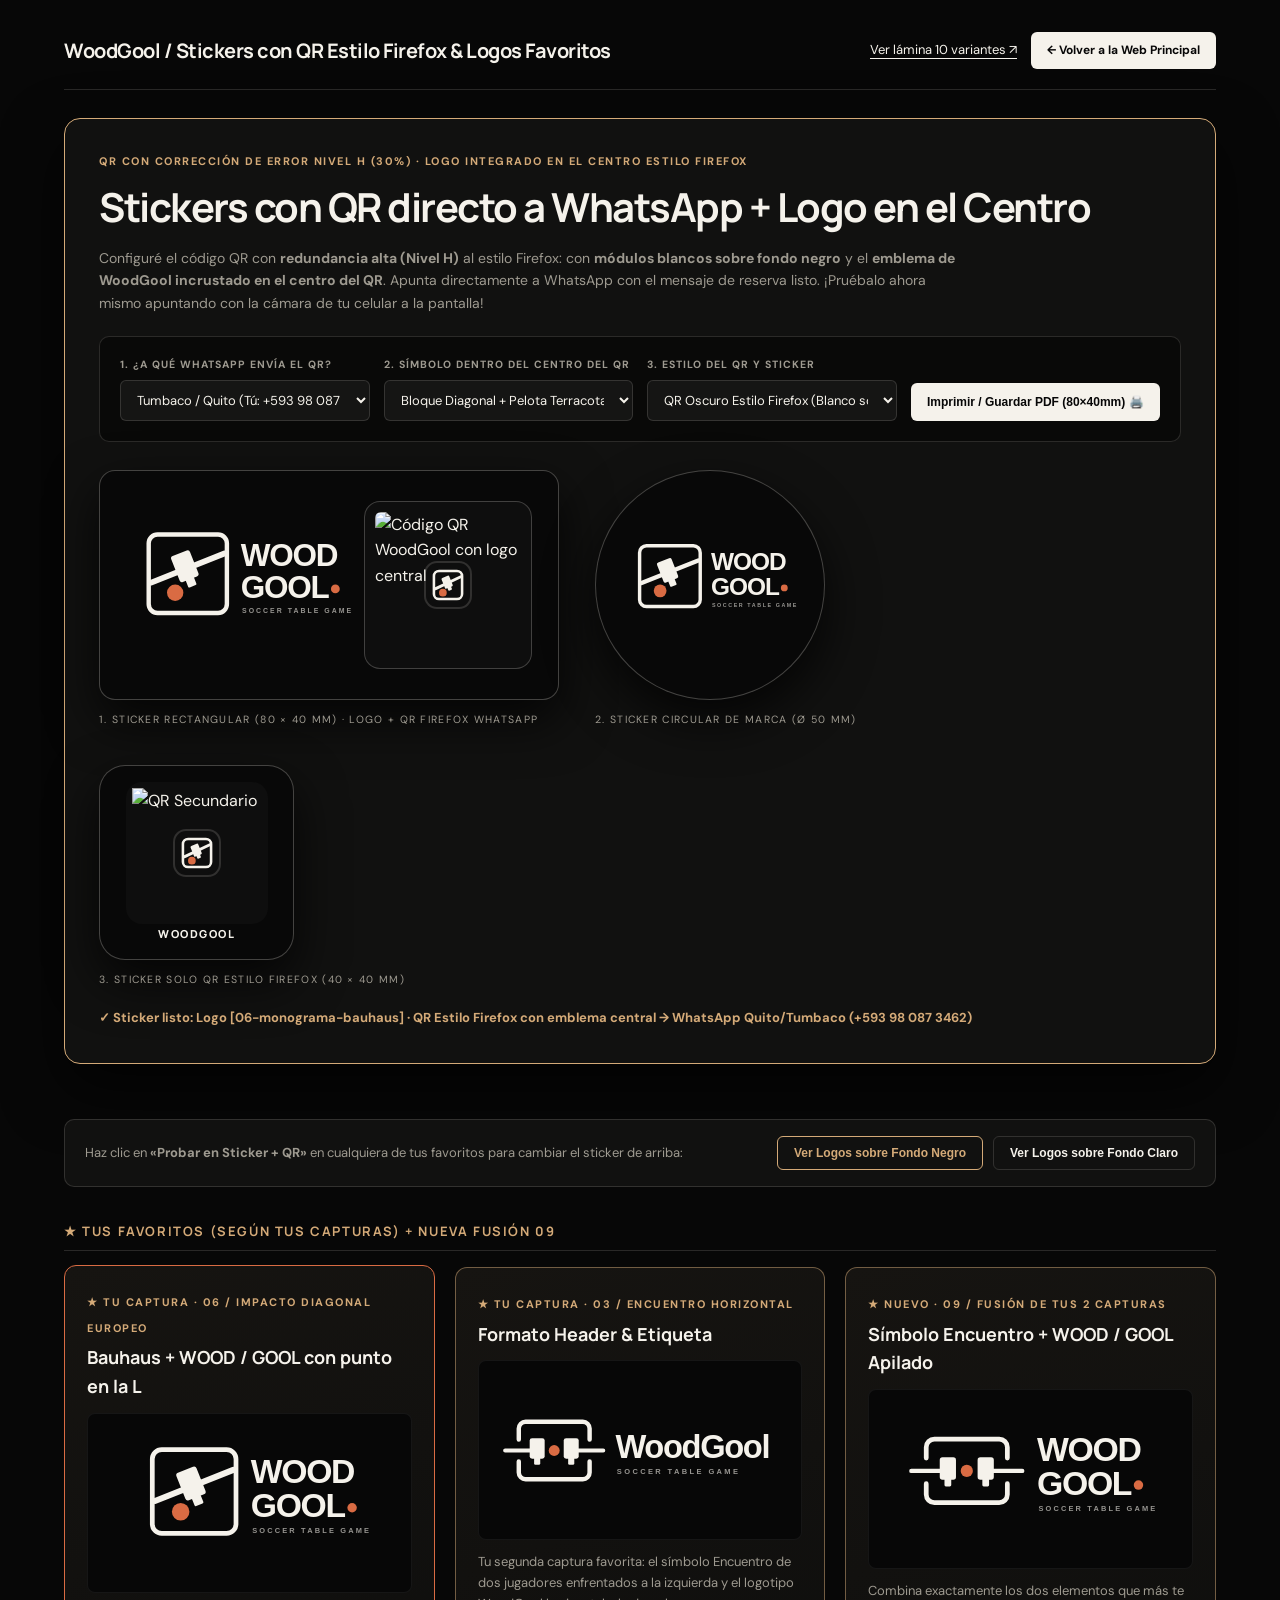
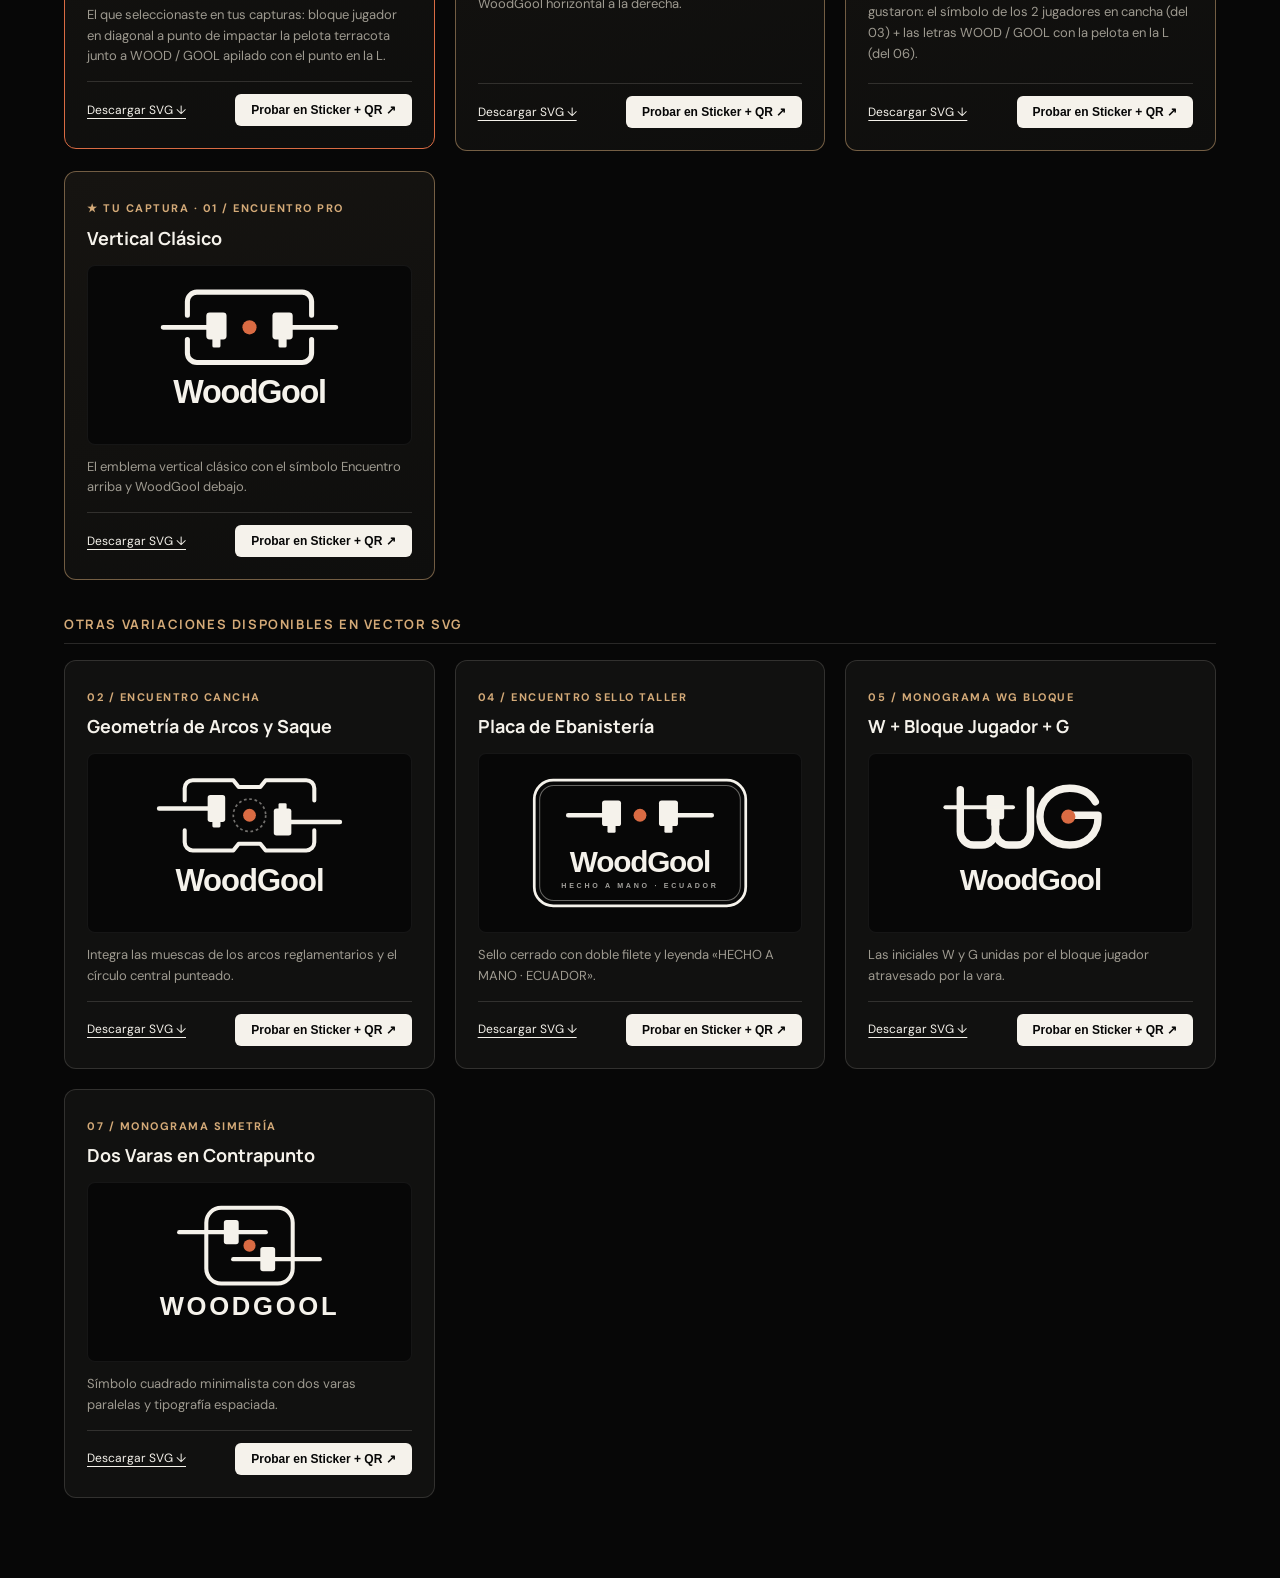
==== identidad.html @ e186701a "WoodGool dark minimalist launch web + Firefox QR stickers" ====
<!doctype html>
<html lang="es">
<head>
  <meta charset="utf-8">
  <meta name="viewport" content="width=device-width,initial-scale=1">
  <title>WoodGool — Stickers con QR Estilo Firefox (Logo en el Centro) &amp; 9 Logos SVG</title>
  <style>
    @import url('https://fonts.googleapis.com/css2?family=DM+Sans:wght@400;500;700&family=Manrope:wght@600;700;800&display=swap');
    :root {
      --bg: #070707;
      --card: #111110;
      --ink: #F5F2EB;
      --muted: #9E9A90;
      --line: rgba(245, 242, 235, 0.14);
      --accent: #D96B43;
      --gold: #D4AA78;
    }
    * { box-sizing: border-box; margin: 0; padding: 0; }
    body {
      background: var(--bg);
      color: var(--ink);
      font-family: 'DM Sans', Arial, sans-serif;
      padding: 32px 5% 80px;
      line-height: 1.6;
    }
    header {
      display: flex;
      justify-content: space-between;
      align-items: center;
      border-bottom: 1px solid var(--line);
      padding-bottom: 20px;
      flex-wrap: wrap;
      gap: 16px;
    }
    header strong {
      font-family: 'Manrope', sans-serif;
      font-size: 20px;
      letter-spacing: -0.5px;
    }
    .header-links {
      display: flex;
      gap: 14px;
      align-items: center;
      font-size: 13px;
    }
    a { color: inherit; text-underline-offset: 4px; }
    .btn-pill {
      background: var(--ink);
      color: #070707;
      padding: 9px 16px;
      border-radius: 6px;
      text-decoration: none;
      font-weight: 700;
      font-size: 12px;
      border: 0;
      cursor: pointer;
      transition: all 0.2s;
    }
    .btn-pill:hover {
      background: var(--gold);
    }
    .btn-pill.outline {
      background: transparent;
      color: var(--ink);
      border: 1px solid var(--line);
    }
    .btn-pill.outline:hover, .btn-pill.outline.active {
      border-color: var(--gold);
      color: var(--gold);
    }
    h1, h2, h3 { font-family: 'Manrope', sans-serif; }
    .eyebrow {
      font-size: 11px;
      letter-spacing: 2px;
      color: var(--gold);
      font-weight: 700;
      text-transform: uppercase;
      margin-bottom: 8px;
    }
    .label {
      font-size: 11px;
      letter-spacing: 1.5px;
      font-weight: 700;
      color: var(--gold);
      text-transform: uppercase;
    }

    /* ESTUDIO DE STICKERS + QR ESTILO FIREFOX (ARRIBA PROTAGONISTA) */
    .sticker-section {
      margin: 28px 0 55px;
      padding: 34px;
      background: var(--card);
      border: 1px solid var(--gold);
      border-radius: 16px;
      box-shadow: 0 24px 60px rgba(0,0,0,0.65);
    }
    .qr-controls {
      display: grid;
      grid-template-columns: repeat(auto-fit, minmax(210px, 1fr));
      gap: 14px;
      align-items: end;
      margin: 22px 0 28px;
      padding: 20px;
      background: #090908;
      border: 1px solid var(--line);
      border-radius: 10px;
    }
    .qr-controls label {
      display: block;
      font-size: 10.5px;
      letter-spacing: 1px;
      text-transform: uppercase;
      color: var(--muted);
      margin-bottom: 6px;
      font-weight: 700;
    }
    .qr-controls input, .qr-controls select {
      width: 100%;
      background: #151514;
      border: 1px solid var(--line);
      color: var(--ink);
      padding: 10px 12px;
      border-radius: 6px;
      font: inherit;
      font-size: 13px;
    }
    .sticker-wrap {
      display: flex;
      gap: 36px;
      flex-wrap: wrap;
      align-items: center;
      margin: 20px 0;
    }
    /* Sticker Rectangular 80x40mm (460x230px en pantalla) */
    .sticker {
      width: 460px;
      height: 230px;
      background: #080808;
      color: #F5F2EB;
      border: 1px solid rgba(245, 242, 235, 0.25);
      border-radius: 16px;
      display: flex;
      align-items: center;
      justify-content: space-between;
      padding: 22px 26px;
      box-shadow: 0 20px 50px rgba(0,0,0,0.75);
      transition: all 0.25s;
    }
    .sticker.sticker-light {
      background: #FFFFFF;
      color: #1C1C1B;
      border-color: #D5D1C8;
    }
    .sticker-left {
      display: flex;
      flex-direction: column;
      justify-content: space-between;
      height: 100%;
      width: 56%;
    }
    .sticker-left img {
      width: 100%;
      height: 132px;
      object-fit: contain;
      object-position: left center;
    }
    .sticker-meta {
      font-size: 9.5px;
      letter-spacing: 1.5px;
      text-transform: uppercase;
      opacity: 0.78;
      font-weight: 700;
      line-height: 1.4;
    }
    /* CAJA DEL QR ESTILO FIREFOX (CON LOGO CENTRAL INTEGRADO) */
    .qr-box {
      position: relative;
      width: 168px;
      height: 168px;
      background: #0E0E0E;
      padding: 10px;
      border-radius: 16px;
      display: flex;
      align-items: center;
      justify-content: center;
      flex-shrink: 0;
      border: 1.5px solid rgba(245, 242, 235, 0.22);
      overflow: hidden;
    }
    .qr-box.qr-classic-white {
      background: #FFFFFF;
      border-color: rgba(0, 0, 0, 0.15);
    }
    .qr-box img#qr-image {
      width: 100%;
      height: 100%;
      object-fit: contain;
      display: block;
      border-radius: 6px;
    }
    /* EMBLEMA CENTRAL DENTRO DEL QR (ESTILO FIREFOX) */
    .qr-center-badge {
      position: absolute;
      top: 50%;
      left: 50%;
      transform: translate(-50%, -50%);
      width: 44px;
      height: 44px;
      border-radius: 11px;
      background: #0E0E0E;
      border: 2.5px solid #0E0E0E;
      display: flex;
      align-items: center;
      justify-content: center;
      padding: 4px;
      box-shadow: 0 0 0 2px rgba(245, 242, 235, 0.15);
    }
    .qr-box.qr-classic-white .qr-center-badge {
      background: #FFFFFF;
      border-color: #FFFFFF;
      box-shadow: 0 0 0 2px rgba(28, 28, 27, 0.12);
    }
    .qr-center-badge svg {
      width: 100%;
      height: 100%;
      display: block;
    }

    /* Sticker Circular Ø 50mm */
    .round {
      width: 230px;
      height: 230px;
      border-radius: 50%;
      background: #080808;
      border: 1px solid rgba(245, 242, 235, 0.25);
      display: grid;
      place-items: center;
      padding: 26px;
      box-shadow: 0 20px 50px rgba(0,0,0,0.75);
      transition: all 0.25s;
    }
    .round.sticker-light {
      background: #FFFFFF;
      border-color: #D5D1C8;
    }
    .round img {
      width: 100%;
      height: 100%;
      object-fit: contain;
    }

    /* Solo QR Redondo / Cuadrado Estilo Firefox para Sticker Pequeño */
    .qr-only-sticker {
      width: 195px;
      height: 195px;
      border-radius: 26px;
      background: #080808;
      border: 1px solid rgba(245, 242, 235, 0.25);
      padding: 16px;
      display: flex;
      flex-direction: column;
      align-items: center;
      justify-content: space-between;
      box-shadow: 0 20px 50px rgba(0,0,0,0.75);
    }
    .qr-only-sticker.sticker-light {
      background: #FFFFFF;
      color: #1C1C1B;
      border-color: #D5D1C8;
    }

    .print-label {
      font-size: 10.5px;
      letter-spacing: 1.3px;
      margin-top: 12px;
      color: var(--muted);
      text-transform: uppercase;
    }

    /* TARJETAS DE LOGOS */
    .toolbar {
      display: flex;
      justify-content: space-between;
      align-items: center;
      flex-wrap: wrap;
      gap: 16px;
      margin: 36px 0 20px;
      padding: 16px 20px;
      background: var(--card);
      border: 1px solid var(--line);
      border-radius: 10px;
    }
    .family-title {
      font-size: 13px;
      letter-spacing: 1.6px;
      text-transform: uppercase;
      color: var(--gold);
      margin: 34px 0 16px;
      padding-bottom: 8px;
      border-bottom: 1px solid var(--line);
    }
    .grid {
      display: grid;
      grid-template-columns: repeat(auto-fit, minmax(285px, 1fr));
      gap: 20px;
    }
    .option {
      border: 1px solid var(--line);
      border-radius: 12px;
      padding: 22px;
      background: var(--card);
      display: flex;
      flex-direction: column;
      justify-content: space-between;
      transition: border-color 0.2s, transform 0.2s;
    }
    .option.favorite-highlight {
      border-color: rgba(212, 170, 120, 0.5);
      background: linear-gradient(160deg, #161411 0%, #0E0E0D 100%);
    }
    .option:hover, .option.selected {
      border-color: var(--accent);
      transform: translateY(-2px);
    }
    .preview-stage {
      width: 100%;
      height: 180px;
      border-radius: 8px;
      background: #070707;
      border: 1px solid rgba(255,255,255,0.06);
      display: flex;
      align-items: center;
      justify-content: center;
      padding: 18px;
      margin: 12px 0;
      transition: background 0.25s;
    }
    body.light-preview .preview-stage {
      background: #F5F2EB;
      border-color: #DCD6C8;
    }
    .preview-stage img {
      width: 100%;
      height: 100%;
      object-fit: contain;
    }
    .option h3 { font-size: 18px; margin: 4px 0 6px; }
    .option p { color: var(--muted); font-size: 13px; margin-bottom: 14px; }
    .links {
      display: flex;
      justify-content: space-between;
      align-items: center;
      border-top: 1px solid var(--line);
      padding-top: 12px;
      font-size: 12px;
    }

    @media (max-width: 800px) {
      .sticker { width: 100%; height: auto; aspect-ratio: 2/1; padding: 14px; }
      .qr-box { width: 125px; height: 125px; }
    }
    @media print {
      header, .toolbar, .family-title, .grid, .qr-controls, .no-print {
        display: none !important;
      }
      body {
        background: #FFFFFF !important;
        color: #000000 !important;
        padding: 8mm !important;
      }
      .sticker-section {
        margin: 0 !important;
        padding: 0 !important;
        border: 0 !important;
        background: transparent !important;
        box-shadow: none !important;
      }
      .sticker {
        box-shadow: none !important;
        width: 80mm !important;
        height: 40mm !important;
        padding: 3.5mm 4.5mm !important;
        border-radius: 2.5mm !important;
        -webkit-print-color-adjust: exact;
        print-color-adjust: exact;
      }
      .sticker-left img { height: 22mm !important; }
      .sticker-meta { font-size: 5.5pt !important; }
      .qr-box {
        width: 30mm !important;
        height: 30mm !important;
        padding: 1.8mm !important;
        border-radius: 2.5mm !important;
        -webkit-print-color-adjust: exact;
        print-color-adjust: exact;
      }
      .qr-center-badge {
        width: 7.8mm !important;
        height: 7.8mm !important;
        border-radius: 1.8mm !important;
        -webkit-print-color-adjust: exact;
        print-color-adjust: exact;
      }
      .round {
        box-shadow: none !important;
        width: 50mm !important;
        height: 50mm !important;
        padding: 6mm !important;
        -webkit-print-color-adjust: exact;
        print-color-adjust: exact;
      }
      .qr-only-sticker {
        box-shadow: none !important;
        width: 40mm !important;
        height: 40mm !important;
        padding: 3mm !important;
        -webkit-print-color-adjust: exact;
        print-color-adjust: exact;
      }
    }
  </style>
</head>
<body>

  <header>
    <strong>WoodGool / Stickers con QR Estilo Firefox &amp; Logos Favoritos</strong>
    <div class="header-links">
      <a href="variantes-logo.html">Ver lámina 10 variantes ↗</a>
      <a class="btn-pill" href="index.html">← Volver a la Web Principal</a>
    </div>
  </header>

  <!-- GENERADOR DE STICKERS CON QR ESTILO FIREFOX (CON LOGO EN EL CENTRO + WHATSAPP DIRECTO) -->
  <section id="stickers" class="sticker-section">
    <div class="no-print">
      <p class="label">QR CON CORRECCIÓN DE ERROR NIVEL H (30%) · LOGO INTEGRADO EN EL CENTRO ESTILO FIREFOX</p>
      <h1 style="font-size:clamp(26px,3.2vw,40px);letter-spacing:-1.5px;margin:4px 0 8px;">
        Stickers con QR directo a WhatsApp + Logo en el Centro
      </h1>
      <p style="color:var(--muted);font-size:14px;max-width:860px;">
        Configuré el código QR con <strong>redundancia alta (Nivel H)</strong> al estilo Firefox: con <strong>módulos blancos sobre fondo negro</strong> y el <strong>emblema de WoodGool incrustado en el centro del QR</strong>. Apunta directamente a WhatsApp con el mensaje de reserva listo. ¡Pruébalo ahora mismo apuntando con la cámara de tu celular a la pantalla!
      </p>

      <div class="qr-controls">
        <div>
          <label for="wa-target-select">1. ¿A qué WhatsApp envía el QR?</label>
          <select id="wa-target-select">
            <option value="593980873462">Tumbaco / Quito (Tú: +593 98 087 3462)</option>
            <option value="593989347024">Ibarra / Norte (Hermano: +593 98 934 7024)</option>
            <option value="custom">Escribir otro enlace / URL personalizada</option>
          </select>
        </div>

        <div>
          <label for="qr-logo-select">2. Símbolo dentro del centro del QR</label>
          <select id="qr-logo-select">
            <option value="bauhaus">Bloque Diagonal + Pelota Terracota (Estilo 06)</option>
            <option value="encuentro">2 Jugadores Encuentro + Pelota (Estilo 03)</option>
            <option value="wg">Monograma WG + Punto Terracota</option>
            <option value="ball">Pelota Terracota Minimalista</option>
          </select>
        </div>

        <div>
          <label for="qr-style-select">3. Estilo del QR y Sticker</label>
          <select id="qr-style-select">
            <option value="firefox-dark">QR Oscuro Estilo Firefox (Blanco sobre Negro)</option>
            <option value="dark-whiteqr">Sticker Negro + QR Clásico Blanco</option>
            <option value="light-all">Sticker Blanco + QR Clásico</option>
          </select>
        </div>

        <div>
          <button type="button" class="btn-pill" style="width:100%;padding:12px;" onclick="window.print()">
            Imprimir / Guardar PDF (80×40mm) 🖨️
          </button>
        </div>
      </div>

      <div id="custom-url-wrap" style="display:none;margin-bottom:20px;">
        <label for="qr-url-input" style="font-size:11px;color:var(--gold);display:block;margin-bottom:5px;">Enlace personalizado codificado en el QR:</label>
        <input type="text" id="qr-url-input" style="width:100%;background:#151514;border:1px solid var(--gold);color:var(--ink);padding:10px 14px;border-radius:6px;" value="https://wa.me/593980873462">
      </div>
    </div>

    <!-- PREVISUALIZACIÓN A ESCALA DE LOS 3 FORMATOS DE STICKER -->
    <div class="sticker-wrap">
      <!-- 1. Sticker Rectangular 80 x 40 mm -->
      <div>
        <div class="sticker" id="rect-sticker">
          <div class="sticker-left" style="justify-content:center;">
            <img class="chosen-sticker-logo" src="assets/logos/06-monograma-bauhaus.svg" alt="Logo seleccionado en sticker rectangular" style="height:165px;">
          </div>

          <!-- QR Estilo Firefox con Logo Central -->
          <div class="qr-box" id="qr-box-main" title="Escanea este QR con la cámara de tu teléfono">
            <img id="qr-image" src="https://api.qrserver.com/v1/create-qr-code/?size=400x400&ecc=H&margin=1&color=F5F2EB&bgcolor=0E0E0E&data=https%3A%2F%2Fwa.me%2F593980873462" alt="Código QR WoodGool con logo central">
            <div class="qr-center-badge" id="qr-center-badge">
              <!-- Se inyecta por JS el mini-icono SVG seleccionado -->
            </div>
          </div>
        </div>
        <p class="print-label no-print">1. STICKER RECTANGULAR (80 × 40 MM) · LOGO + QR FIREFOX WHATSAPP</p>
      </div>

      <!-- 2. Sticker Circular Ø 50 mm -->
      <div>
        <div class="round" id="round-sticker">
          <img class="chosen-sticker-logo" src="assets/logos/06-monograma-bauhaus.svg" alt="Logo seleccionado en sticker circular">
        </div>
        <p class="print-label no-print">2. STICKER CIRCULAR DE MARCA (Ø 50 MM)</p>
      </div>

      <!-- 3. Sticker Cuadrado Solo QR Firefox 40 x 40 mm -->
      <div>
        <div class="qr-only-sticker" id="square-qr-sticker">
          <div class="qr-box" id="qr-box-secondary" style="width:142px;height:142px;padding:6px;border:0;">
            <img id="qr-image-secondary" src="https://api.qrserver.com/v1/create-qr-code/?size=400x400&ecc=H&margin=1&color=F5F2EB&bgcolor=0E0E0E&data=https%3A%2F%2Fwa.me%2F593980873462" alt="QR Secundario" style="width:100%;height:100%;object-fit:contain;">
            <div class="qr-center-badge" id="qr-center-badge-secondary"></div>
          </div>
          <span style="font-family:'Manrope',sans-serif;font-size:11px;font-weight:800;letter-spacing:1.5px;">WOODGOOL</span>
        </div>
        <p class="print-label no-print">3. STICKER SOLO QR ESTILO FIREFOX (40 × 40 MM)</p>
      </div>
    </div>

    <p class="no-print" id="selection-status" style="font-size:13px;color:var(--gold);margin-top:12px;font-weight:700;">
      ✓ Mostrando en sticker: 06 / Impacto Diagonal Europeo (WOOD / GOOL) · QR directo a WhatsApp (+593 98 087 3462).
    </p>
  </section>

  <!-- SELECTOR DE LOGOS (DESTACANDO LOS FAVORITOS DE TUS CAPTURAS + LA NUEVA FUSIÓN 09) -->
  <div class="toolbar no-print">
    <span style="font-size:13px;color:var(--muted);">Haz clic en <strong>«Probar en Sticker + QR»</strong> en cualquiera de tus favoritos para cambiar el sticker de arriba:</span>
    <div style="display:flex;gap:10px;">
      <button type="button" class="btn-pill outline active" id="btn-bg-dark">Ver Logos sobre Fondo Negro</button>
      <button type="button" class="btn-pill outline" id="btn-bg-light">Ver Logos sobre Fondo Claro</button>
    </div>
  </div>

  <main class="no-print">
    <h2 class="family-title">★ Tus Favoritos (según tus capturas) + Nueva Fusión 09</h2>
    <div class="grid">
      <article class="option favorite-highlight selected" data-card="06-monograma-bauhaus">
        <div>
          <span class="label">★ TU CAPTURA · 06 / IMPACTO DIAGONAL EUROPEO</span>
          <h3>Bauhaus + WOOD / GOOL con punto en la L</h3>
          <div class="preview-stage">
            <img class="logo-img" data-base="06-monograma-bauhaus" src="assets/logos/06-monograma-bauhaus.svg" alt="06 Monograma Bauhaus">
          </div>
          <p>El que seleccionaste en tus capturas: bloque jugador en diagonal a punto de impactar la pelota terracota junto a WOOD / GOOL apilado con el punto en la L.</p>
        </div>
        <div class="links">
          <a href="assets/logos/06-monograma-bauhaus.svg" download>Descargar SVG ↓</a>
          <button type="button" class="btn-pill" data-select-logo="06-monograma-bauhaus">Probar en Sticker + QR ↗</button>
        </div>
      </article>

      <article class="option favorite-highlight" data-card="03-taller">
        <div>
          <span class="label">★ TU CAPTURA · 03 / ENCUENTRO HORIZONTAL</span>
          <h3>Formato Header &amp; Etiqueta</h3>
          <div class="preview-stage">
            <img class="logo-img" data-base="03-taller" src="assets/logos/03-taller.svg" alt="03 Encuentro Horizontal">
          </div>
          <p>Tu segunda captura favorita: el símbolo Encuentro de dos jugadores enfrentados a la izquierda y el logotipo WoodGool horizontal a la derecha.</p>
        </div>
        <div class="links">
          <a href="assets/logos/03-taller.svg" download>Descargar SVG ↓</a>
          <button type="button" class="btn-pill" data-select-logo="03-taller">Probar en Sticker + QR ↗</button>
        </div>
      </article>

      <article class="option favorite-highlight" data-card="09-fusion-favoritos">
        <div>
          <span class="label">★ NUEVO · 09 / FUSIÓN DE TUS 2 CAPTURAS</span>
          <h3>Símbolo Encuentro + WOOD / GOOL Apilado</h3>
          <div class="preview-stage">
            <img class="logo-img" data-base="09-fusion-favoritos" src="assets/logos/09-fusion-favoritos.svg" alt="09 Fusion Favoritos">
          </div>
          <p>Combina exactamente los dos elementos que más te gustaron: el símbolo de los 2 jugadores en cancha (del 03) + las letras WOOD / GOOL con la pelota en la L (del 06).</p>
        </div>
        <div class="links">
          <a href="assets/logos/09-fusion-favoritos.svg" download>Descargar SVG ↓</a>
          <button type="button" class="btn-pill" data-select-logo="09-fusion-favoritos">Probar en Sticker + QR ↗</button>
        </div>
      </article>

      <article class="option favorite-highlight" data-card="01-encuentro">
        <div>
          <span class="label">★ TU CAPTURA · 01 / ENCUENTRO PRO</span>
          <h3>Vertical Clásico</h3>
          <div class="preview-stage">
            <img class="logo-img" data-base="01-encuentro" src="assets/logos/01-encuentro.svg" alt="01 Encuentro Pro">
          </div>
          <p>El emblema vertical clásico con el símbolo Encuentro arriba y WoodGool debajo.</p>
        </div>
        <div class="links">
          <a href="assets/logos/01-encuentro.svg" download>Descargar SVG ↓</a>
          <button type="button" class="btn-pill" data-select-logo="01-encuentro">Probar en Sticker + QR ↗</button>
        </div>
      </article>
    </div>

    <h2 class="family-title">Otras Variaciones Disponibles en Vector SVG</h2>
    <div class="grid">
      <article class="option" data-card="02-linea">
        <div>
          <span class="label">02 / ENCUENTRO CANCHA</span>
          <h3>Geometría de Arcos y Saque</h3>
          <div class="preview-stage">
            <img class="logo-img" data-base="02-linea" src="assets/logos/02-linea.svg" alt="02 Encuentro Cancha">
          </div>
          <p>Integra las muescas de los arcos reglamentarios y el círculo central punteado.</p>
        </div>
        <div class="links">
          <a href="assets/logos/02-linea.svg" download>Descargar SVG ↓</a>
          <button type="button" class="btn-pill" data-select-logo="02-linea">Probar en Sticker + QR ↗</button>
        </div>
      </article>

      <article class="option" data-card="04-sello">
        <div>
          <span class="label">04 / ENCUENTRO SELLO TALLER</span>
          <h3>Placa de Ebanistería</h3>
          <div class="preview-stage">
            <img class="logo-img" data-base="04-sello" src="assets/logos/04-sello.svg" alt="04 Sello Taller">
          </div>
          <p>Sello cerrado con doble filete y leyenda «HECHO A MANO · ECUADOR».</p>
        </div>
        <div class="links">
          <a href="assets/logos/04-sello.svg" download>Descargar SVG ↓</a>
          <button type="button" class="btn-pill" data-select-logo="04-sello">Probar en Sticker + QR ↗</button>
        </div>
      </article>

      <article class="option" data-card="05-monograma-wg">
        <div>
          <span class="label">05 / MONOGRAMA WG BLOQUE</span>
          <h3>W + Bloque Jugador + G</h3>
          <div class="preview-stage">
            <img class="logo-img" data-base="05-monograma-wg" src="assets/logos/05-monograma-wg.svg" alt="05 Monograma WG Bloque">
          </div>
          <p>Las iniciales W y G unidas por el bloque jugador atravesado por la vara.</p>
        </div>
        <div class="links">
          <a href="assets/logos/05-monograma-wg.svg" download>Descargar SVG ↓</a>
          <button type="button" class="btn-pill" data-select-logo="05-monograma-wg">Probar en Sticker + QR ↗</button>
        </div>
      </article>

      <article class="option" data-card="07-monograma-simetria">
        <div>
          <span class="label">07 / MONOGRAMA SIMETRÍA</span>
          <h3>Dos Varas en Contrapunto</h3>
          <div class="preview-stage">
            <img class="logo-img" data-base="07-monograma-simetria" src="assets/logos/07-monograma-simetria.svg" alt="07 Monograma Simetria">
          </div>
          <p>Símbolo cuadrado minimalista con dos varas paralelas y tipografía espaciada.</p>
        </div>
        <div class="links">
          <a href="assets/logos/07-monograma-simetria.svg" download>Descargar SVG ↓</a>
          <button type="button" class="btn-pill" data-select-logo="07-monograma-simetria">Probar en Sticker + QR ↗</button>
        </div>
      </article>
    </div>
  </main>

  <script src="config.js"></script>
  <script>
    (function () {
      let currentLogoBase = '06-monograma-bauhaus';
      let qrStyle = 'firefox-dark'; // 'firefox-dark', 'dark-whiteqr', 'light-all'
      let qrCenterLogo = 'bauhaus';

      const rectSticker = document.querySelector('#rect-sticker');
      const roundSticker = document.querySelector('#round-sticker');
      const squareQrSticker = document.querySelector('#square-qr-sticker');
      const stickerLogos = document.querySelectorAll('.chosen-sticker-logo');

      const waTargetSelect = document.querySelector('#wa-target-select');
      const qrLogoSelect = document.querySelector('#qr-logo-select');
      const qrStyleSelect = document.querySelector('#qr-style-select');
      const customUrlWrap = document.querySelector('#custom-url-wrap');
      const qrInput = document.querySelector('#qr-url-input');

      const qrBoxMain = document.querySelector('#qr-box-main');
      const qrBoxSecondary = document.querySelector('#qr-box-secondary');
      const qrImage = document.querySelector('#qr-image');
      const qrImageSecondary = document.querySelector('#qr-image-secondary');
      const badgeMain = document.querySelector('#qr-center-badge');
      const badgeSecondary = document.querySelector('#qr-center-badge-secondary');
      const statusText = document.querySelector('#selection-status');

      // SVGs de los emblemas que van DENTRO del centro del QR (Estilo Firefox)
      function getCenterBadgeSVG(type, isLightQR) {
        const ink = isLightQR ? '#1C1C1B' : '#F5F2EB';
        const accent = '#D96B43';
        if (type === 'bauhaus') {
          return `<svg viewBox="0 0 100 100" fill="none" xmlns="http://www.w3.org/2000/svg">
            <rect x="6" y="6" width="88" height="88" rx="16" stroke="${ink}" stroke-width="8"/>
            <path d="M10 62L90 24" stroke="${ink}" stroke-width="9" stroke-linecap="round"/>
            <g transform="translate(48, 43) rotate(-22)">
              <rect x="-13" y="-20" width="26" height="36" rx="4" fill="${ink}"/>
              <rect x="-6" y="13" width="12" height="12" rx="2" fill="${ink}"/>
            </g>
            <circle cx="34" cy="74" r="12" fill="${accent}"/>
          </svg>`;
        } else if (type === 'encuentro') {
          return `<svg viewBox="0 0 100 100" fill="none" xmlns="http://www.w3.org/2000/svg">
            <path d="M4 50H32M68 50H96" stroke="${ink}" stroke-width="8" stroke-linecap="round"/>
            <rect x="18" y="26" width="20" height="38" rx="4" fill="${ink}"/>
            <rect x="24" y="60" width="8" height="14" rx="2" fill="${ink}"/>
            <rect x="62" y="26" width="20" height="38" rx="4" fill="${ink}"/>
            <rect x="68" y="60" width="8" height="14" rx="2" fill="${ink}"/>
            <circle cx="50" cy="50" r="10" fill="${accent}"/>
          </svg>`;
        } else if (type === 'wg') {
          return `<svg viewBox="0 0 100 100" fill="none" xmlns="http://www.w3.org/2000/svg">
            <rect x="6" y="6" width="88" height="88" rx="18" stroke="${ink}" stroke-width="7"/>
            <text x="46" y="66" text-anchor="middle" fill="${ink}" font-family="'Manrope',Arial,sans-serif" font-size="44" font-weight="800" letter-spacing="-2">WG</text>
            <circle cx="82" cy="60" r="7.5" fill="${accent}"/>
          </svg>`;
        } else {
          return `<svg viewBox="0 0 100 100" fill="none" xmlns="http://www.w3.org/2000/svg">
            <circle cx="50" cy="50" r="32" fill="${accent}"/>
            <path d="M10 24L90 24" stroke="${ink}" stroke-width="9" stroke-linecap="round"/>
          </svg>`;
        }
      }

      function getTargetUrl() {
        const mode = waTargetSelect.value;
        if (mode === '593980873462') {
          return 'https://wa.me/593980873462?text=Hola%20WoodGool';
        } else if (mode === '593989347024') {
          return 'https://wa.me/593989347024?text=Hola%20WoodGool';
        } else {
          return (qrInput.value || 'https://wa.me/593980873462?text=Hola%20WoodGool').trim();
        }
      }

      function renderAllStickers() {
        const isStickerLight = qrStyle === 'light-all';
        const isQrWhiteBg = qrStyle === 'dark-whiteqr' || qrStyle === 'light-all';

        // 1. Actualizar logos de los stickers
        const suffix = isStickerLight ? '-light.svg' : '.svg';
        stickerLogos.forEach(img => {
          img.src = 'assets/logos/' + currentLogoBase + suffix;
        });
        rectSticker.classList.toggle('sticker-light', isStickerLight);
        roundSticker.classList.toggle('sticker-light', isStickerLight);
        squareQrSticker.classList.toggle('sticker-light', isStickerLight);

        // 2. Actualizar QR (Nivel H = 30% corrección de errores para soportar el logo central)
        const targetUrl = getTargetUrl();
        const fgColor = isQrWhiteBg ? '141413' : 'F5F2EB';
        const bgColor = isQrWhiteBg ? 'FFFFFF' : '0E0E0E';
        const qrApiUrl = `https://api.qrserver.com/v1/create-qr-code/?size=420x420&ecc=H&margin=1&color=${fgColor}&bgcolor=${bgColor}&data=${encodeURIComponent(targetUrl)}`;

        qrImage.src = qrApiUrl;
        qrImageSecondary.src = qrApiUrl;

        qrBoxMain.classList.toggle('qr-classic-white', isQrWhiteBg);
        qrBoxSecondary.classList.toggle('qr-classic-white', isQrWhiteBg);

        // 3. Inyectar logo central estilo Firefox dentro del QR
        const badgeSvg = getCenterBadgeSVG(qrCenterLogo, isQrWhiteBg);
        badgeMain.innerHTML = badgeSvg;
        badgeSecondary.innerHTML = badgeSvg;

        const who = waTargetSelect.value === '593989347024'
          ? 'WhatsApp Ibarra (+593 98 934 7024)'
          : (waTargetSelect.value === '593980873462' ? 'WhatsApp Quito/Tumbaco (+593 98 087 3462)' : 'URL personalizada');

        statusText.textContent = `✓ Sticker listo: Logo [${currentLogoBase}] · QR Estilo Firefox con emblema central → ${who}`;
      }

      waTargetSelect.addEventListener('change', () => {
        customUrlWrap.style.display = waTargetSelect.value === 'custom' ? 'block' : 'none';
        renderAllStickers();
      });

      qrLogoSelect.addEventListener('change', () => {
        qrCenterLogo = qrLogoSelect.value;
        renderAllStickers();
      });

      qrStyleSelect.addEventListener('change', () => {
        qrStyle = qrStyleSelect.value;
        renderAllStickers();
      });

      qrInput.addEventListener('input', renderAllStickers);

      document.querySelectorAll('[data-select-logo]').forEach(btn => {
        btn.addEventListener('click', () => {
          currentLogoBase = btn.dataset.selectLogo;
          document.querySelectorAll('.option').forEach(card => {
            card.classList.toggle('selected', card.dataset.card === currentLogoBase);
          });
          // Sincronizar automáticamente el icono central del QR si elige 03 o 06
          if (currentLogoBase === '06-monograma-bauhaus') {
            qrCenterLogo = 'bauhaus';
            qrLogoSelect.value = 'bauhaus';
          } else if (currentLogoBase === '03-taller' || currentLogoBase === '01-encuentro' || currentLogoBase === '09-fusion-favoritos') {
            qrCenterLogo = 'encuentro';
            qrLogoSelect.value = 'encuentro';
          }
          renderAllStickers();
          document.querySelector('#stickers').scrollIntoView({ behavior: 'smooth' });
        });
      });

      // Alternar fondo de la galería de logos
      const btnDark = document.querySelector('#btn-bg-dark');
      const btnLight = document.querySelector('#btn-bg-light');
      const gridLogoImgs = document.querySelectorAll('.logo-img');

      btnDark.addEventListener('click', () => {
        document.body.classList.remove('light-preview');
        btnDark.classList.add('active');
        btnLight.classList.remove('active');
        gridLogoImgs.forEach(img => {
          img.src = 'assets/logos/' + img.dataset.base + '.svg';
        });
      });

      btnLight.addEventListener('click', () => {
        document.body.classList.add('light-preview');
        btnLight.classList.add('active');
        btnDark.classList.remove('active');
        gridLogoImgs.forEach(img => {
          img.src = 'assets/logos/' + img.dataset.base + '-light.svg';
        });
      });

      renderAllStickers();
    })();
  </script>
</body>
</html>
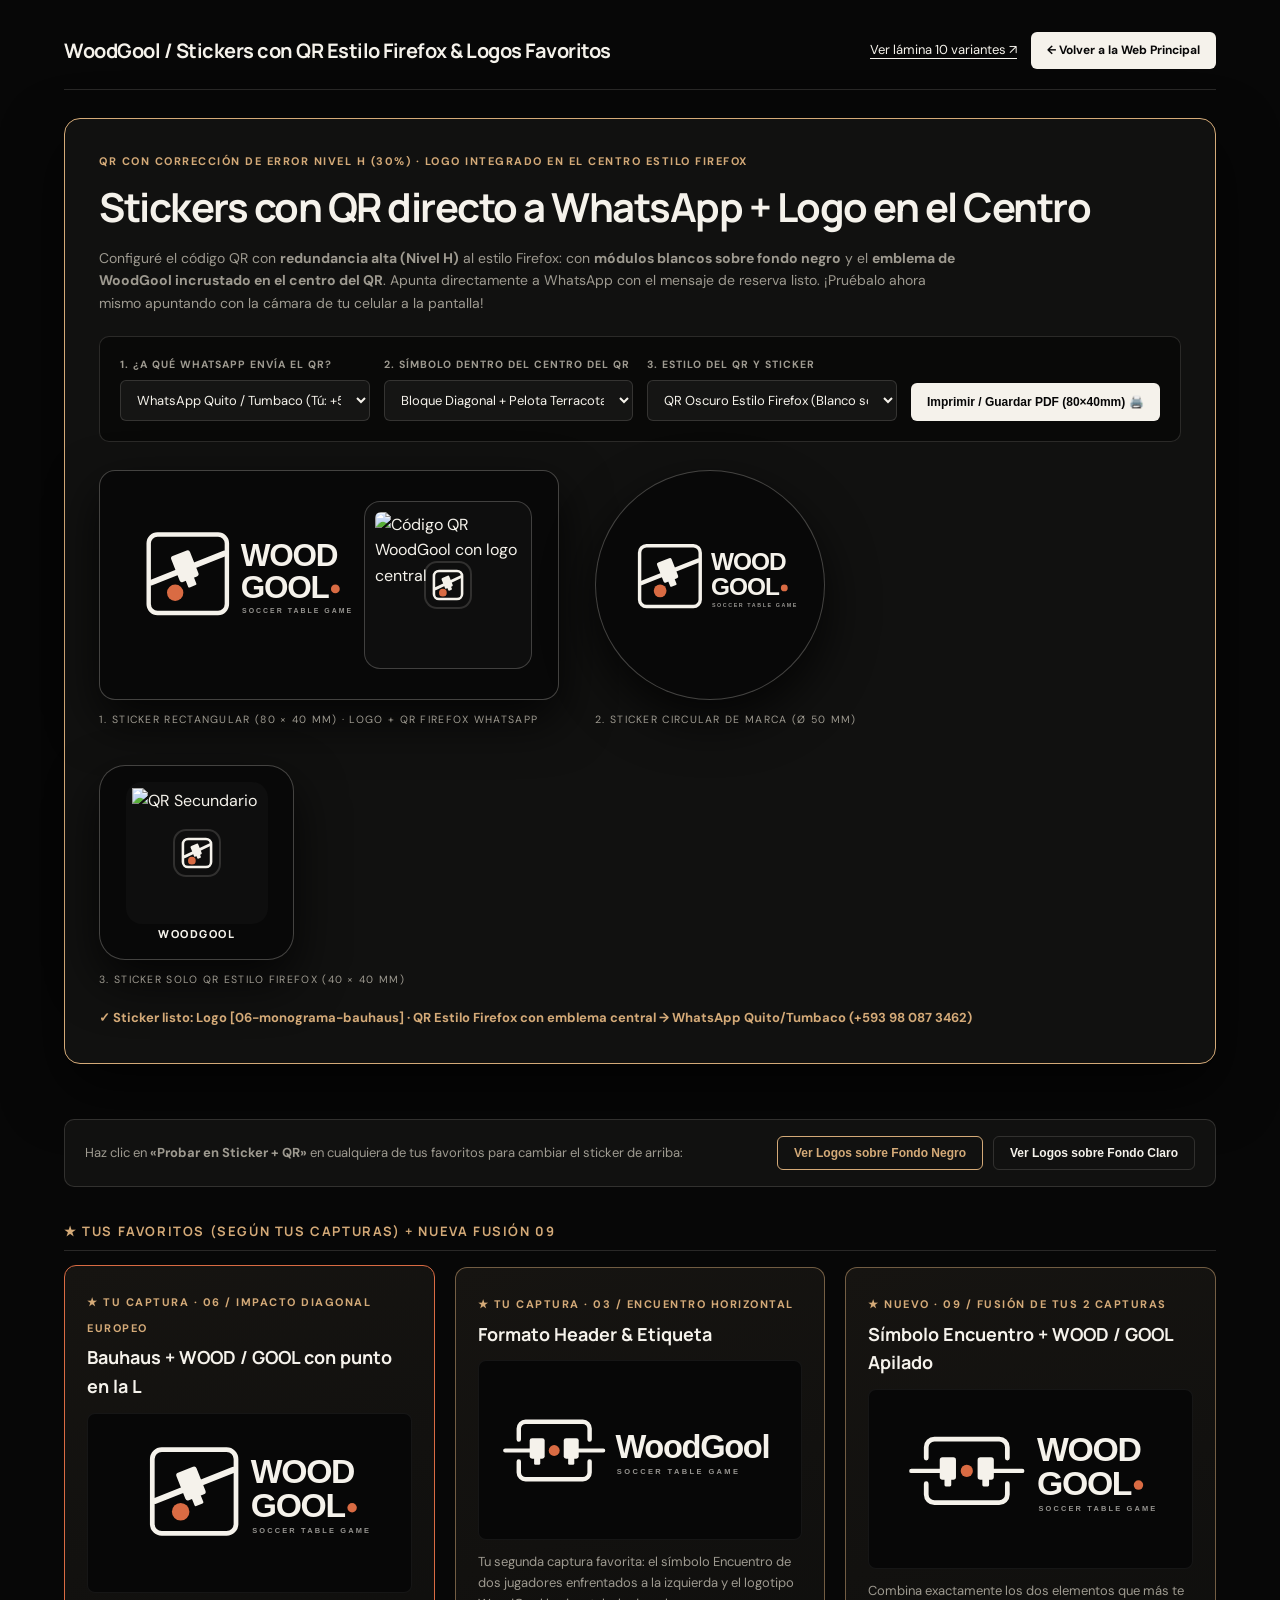
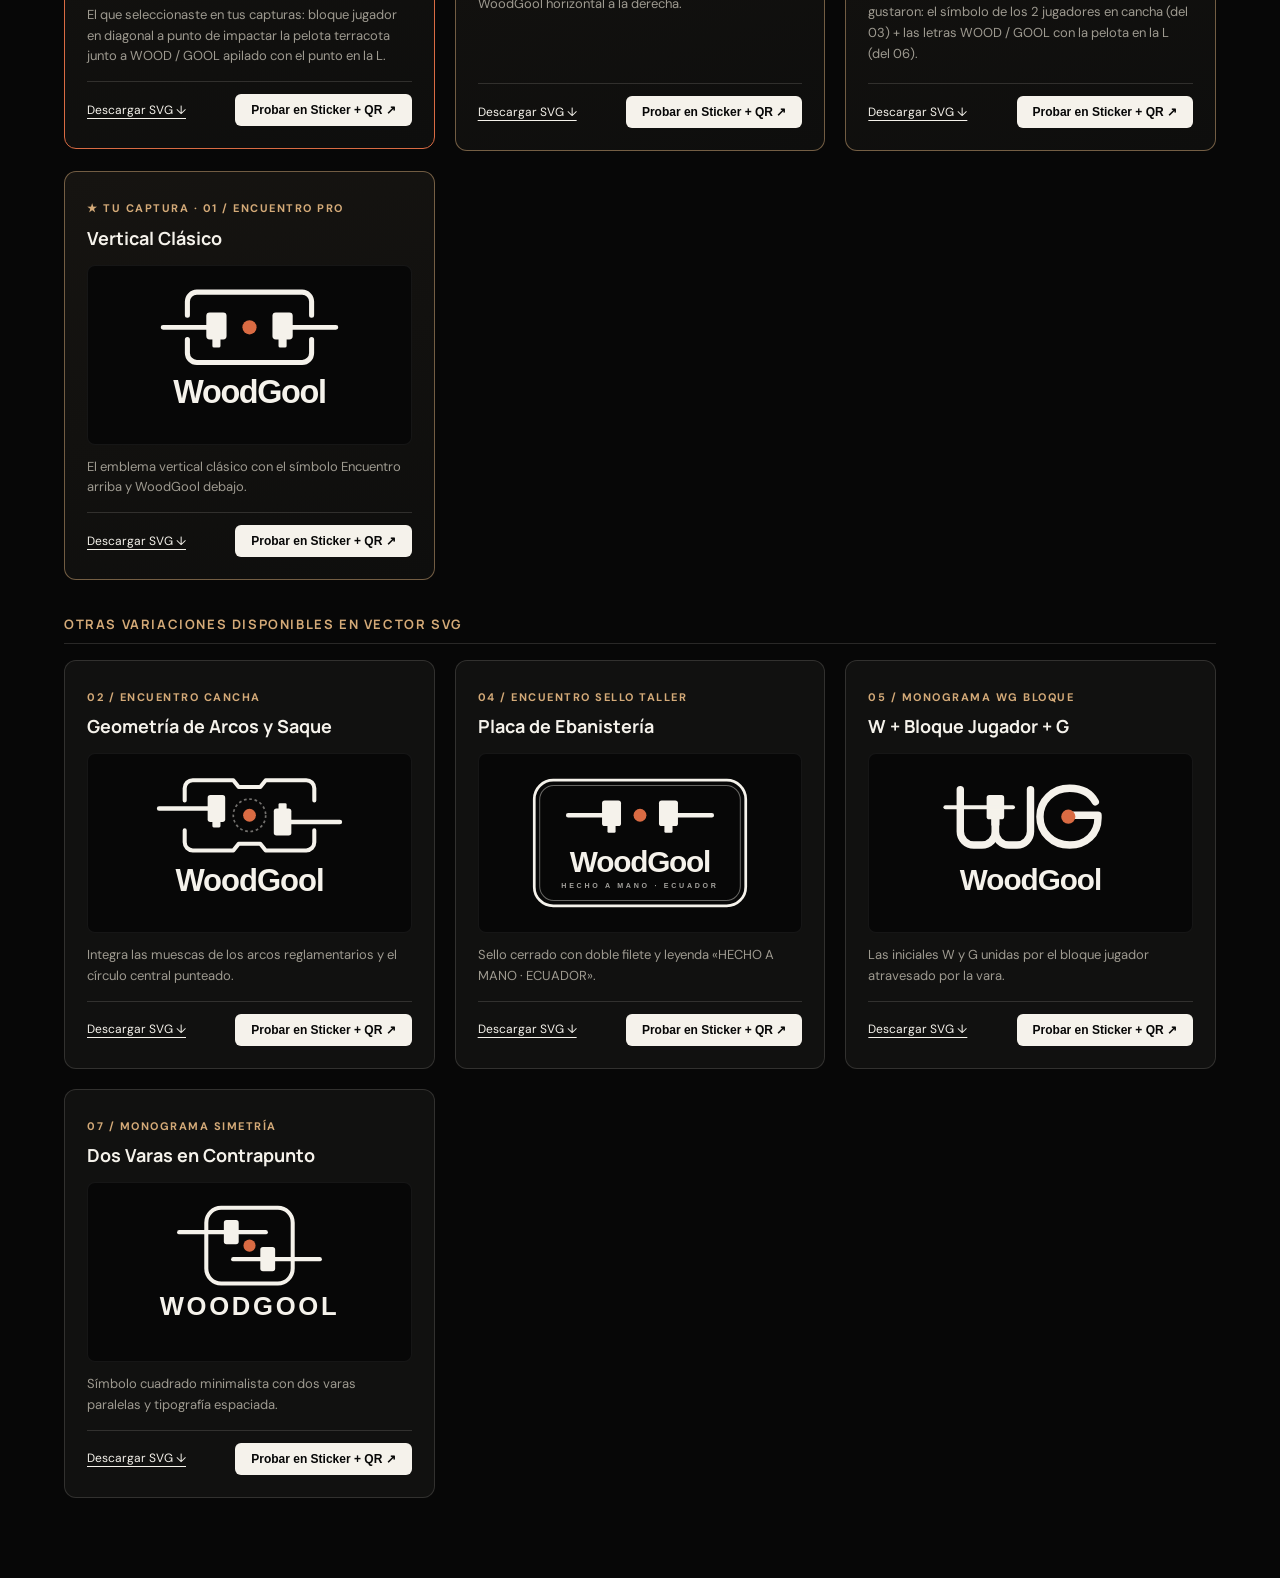
==== commit 9ccf4f52: "Add live GitHub Pages URL option to QR generator" ====
--- a/identidad.html
+++ b/identidad.html
@@ -445,8 +445,9 @@
         <div>
           <label for="wa-target-select">1. ¿A qué WhatsApp envía el QR?</label>
           <select id="wa-target-select">
-            <option value="593980873462">Tumbaco / Quito (Tú: +593 98 087 3462)</option>
-            <option value="593989347024">Ibarra / Norte (Hermano: +593 98 934 7024)</option>
+            <option value="593980873462">WhatsApp Quito / Tumbaco (Tú: +593 98 087 3462)</option>
+            <option value="593989347024">WhatsApp Ibarra / Norte (Hermano: +593 98 934 7024)</option>
+            <option value="web">Web Pública GitHub Pages (ricciyazigi.github.io/woodgool)</option>
             <option value="custom">Escribir otro enlace / URL personalizada</option>
           </select>
         </div>
@@ -735,6 +736,8 @@
           return 'https://wa.me/593980873462?text=Hola%20WoodGool';
         } else if (mode === '593989347024') {
           return 'https://wa.me/593989347024?text=Hola%20WoodGool';
+        } else if (mode === 'web') {
+          return 'https://ricciyazigi.github.io/woodgool/';
         } else {
           return (qrInput.value || 'https://wa.me/593980873462?text=Hola%20WoodGool').trim();
         }
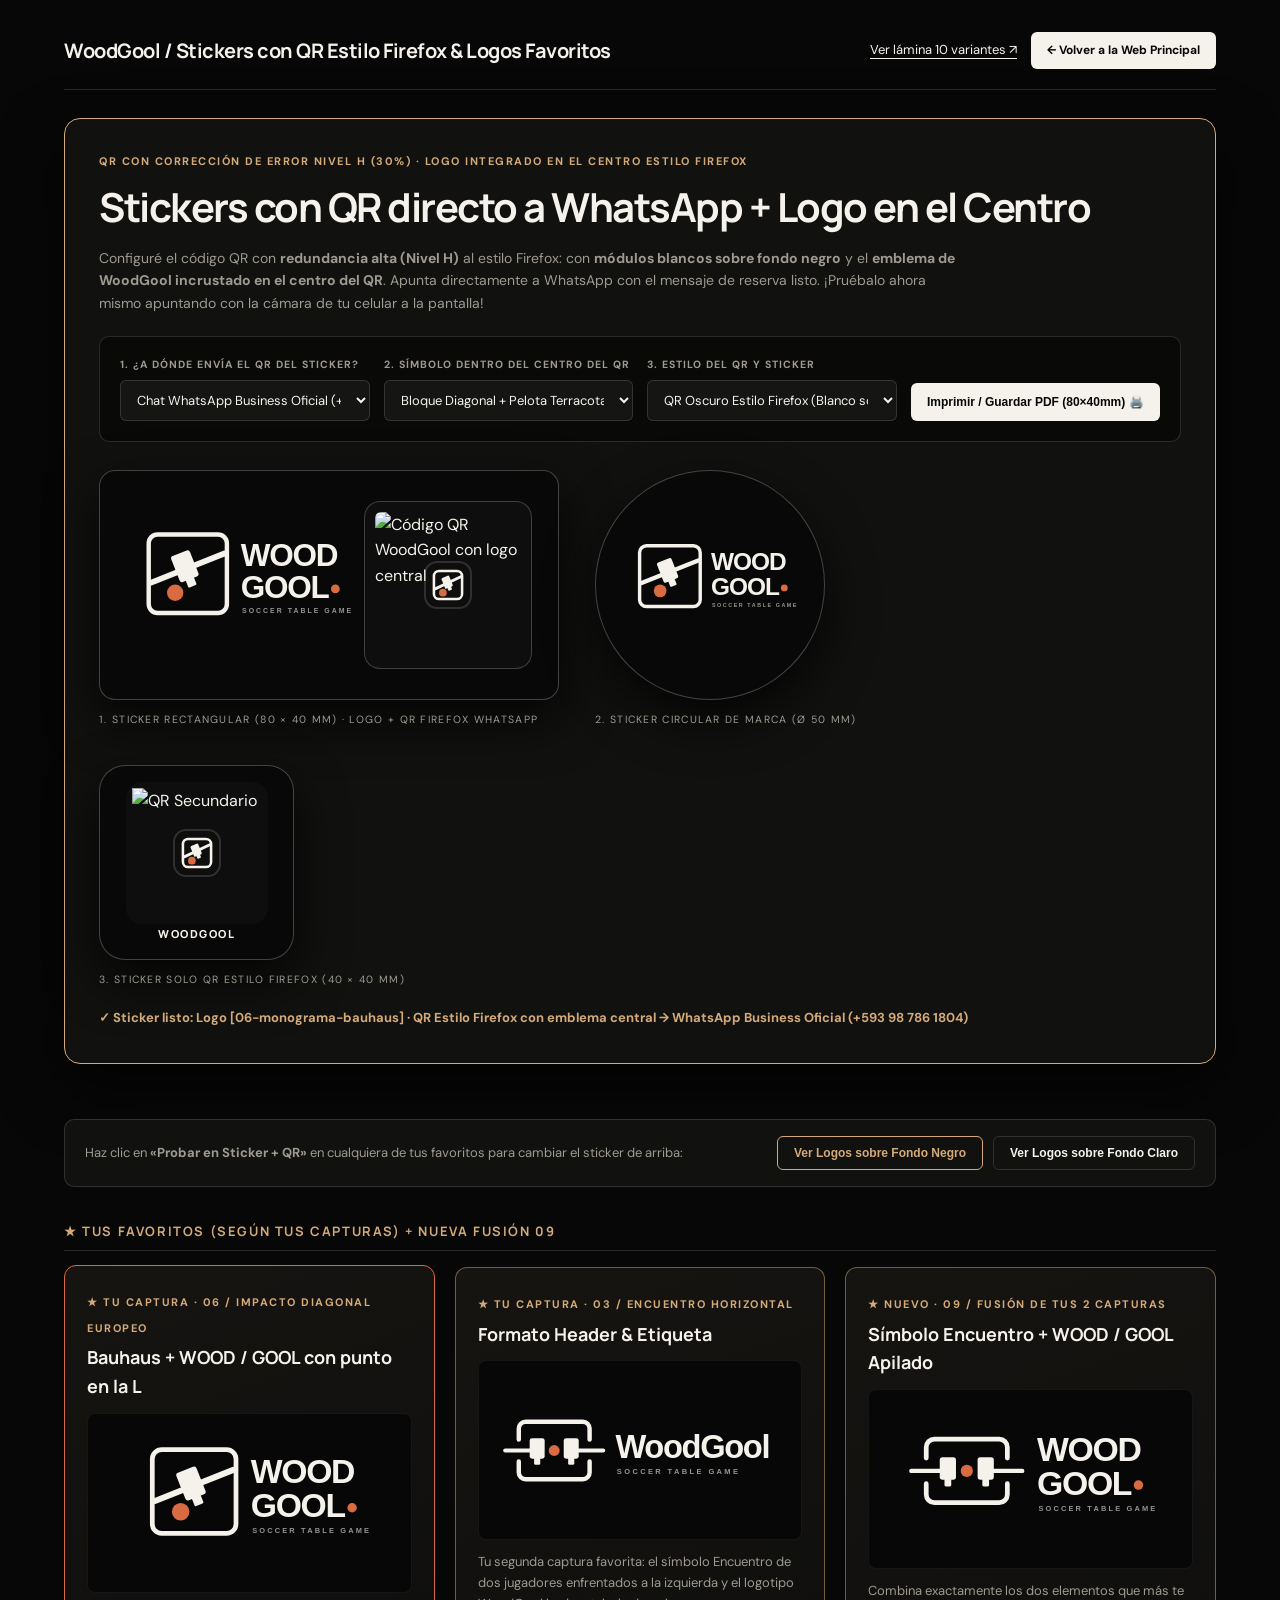
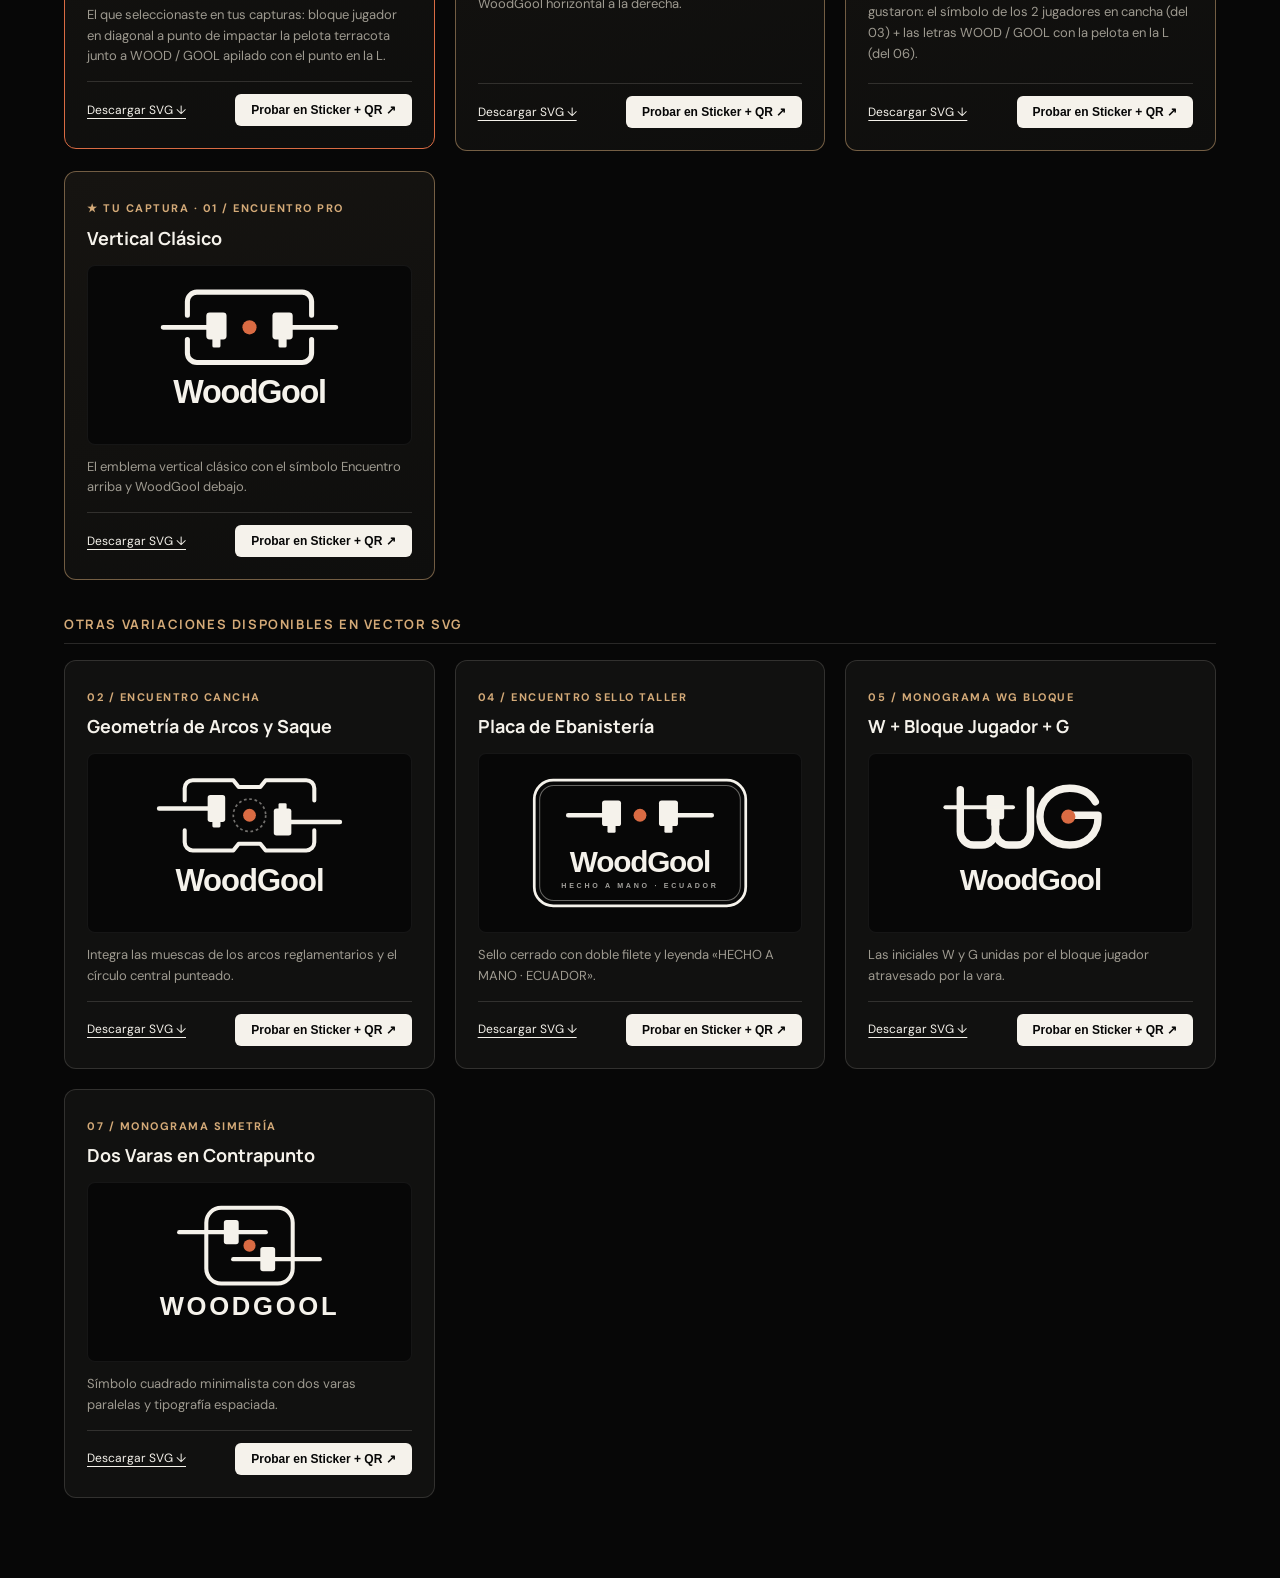
==== commit 24f712ab: "Connect official WhatsApp Business 593987861804, catalog link, and woodgool333@gmail.com across web " ====
--- a/identidad.html
+++ b/identidad.html
@@ -443,11 +443,13 @@
 
       <div class="qr-controls">
         <div>
-          <label for="wa-target-select">1. ¿A qué WhatsApp envía el QR?</label>
+          <label for="wa-target-select">1. ¿A dónde envía el QR del Sticker?</label>
           <select id="wa-target-select">
-            <option value="593980873462">WhatsApp Quito / Tumbaco (Tú: +593 98 087 3462)</option>
-            <option value="593989347024">WhatsApp Ibarra / Norte (Hermano: +593 98 934 7024)</option>
+            <option value="593987861804">Chat WhatsApp Business Oficial (+593 98 786 1804)</option>
+            <option value="catalog">Catálogo Directo WhatsApp (wa.me/c/593987861804)</option>
             <option value="web">Web Pública GitHub Pages (ricciyazigi.github.io/woodgool)</option>
+            <option value="593980873462">Respaldo Quito (+593 98 087 3462)</option>
+            <option value="593989347024">Respaldo Ibarra (+593 98 934 7024)</option>
             <option value="custom">Escribir otro enlace / URL personalizada</option>
           </select>
         </div>
@@ -732,14 +734,18 @@
 
       function getTargetUrl() {
         const mode = waTargetSelect.value;
-        if (mode === '593980873462') {
+        if (mode === '593987861804') {
+          return 'https://wa.me/593987861804?text=Hola%20WoodGool';
+        } else if (mode === 'catalog') {
+          return 'https://wa.me/c/593987861804';
+        } else if (mode === '593980873462') {
           return 'https://wa.me/593980873462?text=Hola%20WoodGool';
         } else if (mode === '593989347024') {
           return 'https://wa.me/593989347024?text=Hola%20WoodGool';
         } else if (mode === 'web') {
           return 'https://ricciyazigi.github.io/woodgool/';
         } else {
-          return (qrInput.value || 'https://wa.me/593980873462?text=Hola%20WoodGool').trim();
+          return (qrInput.value || 'https://wa.me/c/593987861804').trim();
         }
       }
 
@@ -773,9 +779,13 @@
         badgeMain.innerHTML = badgeSvg;
         badgeSecondary.innerHTML = badgeSvg;
 
-        const who = waTargetSelect.value === '593989347024'
-          ? 'WhatsApp Ibarra (+593 98 934 7024)'
-          : (waTargetSelect.value === '593980873462' ? 'WhatsApp Quito/Tumbaco (+593 98 087 3462)' : 'URL personalizada');
+        const who = waTargetSelect.value === '593987861804'
+          ? 'WhatsApp Business Oficial (+593 98 786 1804)'
+          : (waTargetSelect.value === 'catalog'
+            ? 'Catálogo Oficial WhatsApp (wa.me/c/593987861804)'
+            : (waTargetSelect.value === 'web'
+              ? 'Web Pública GitHub Pages'
+              : 'Enlace seleccionado'));
 
         statusText.textContent = `✓ Sticker listo: Logo [${currentLogoBase}] · QR Estilo Firefox con emblema central → ${who}`;
       }
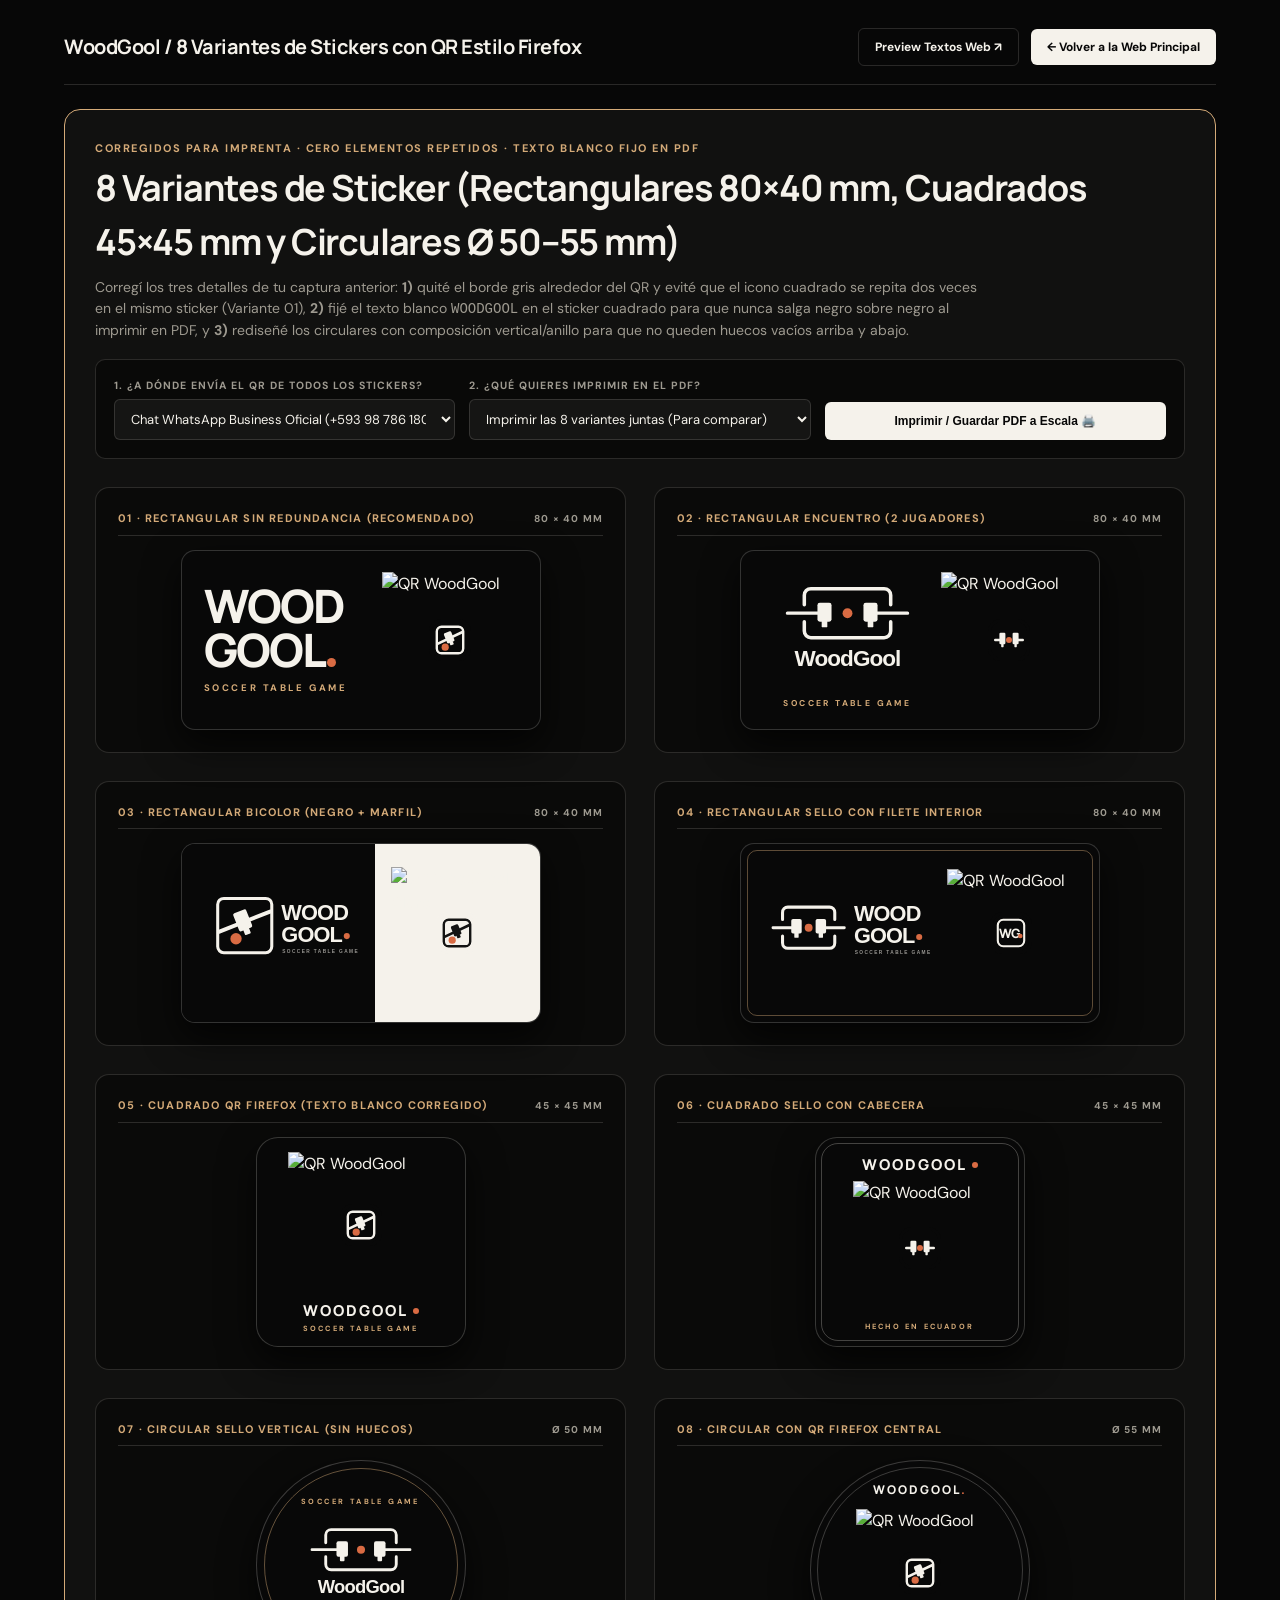
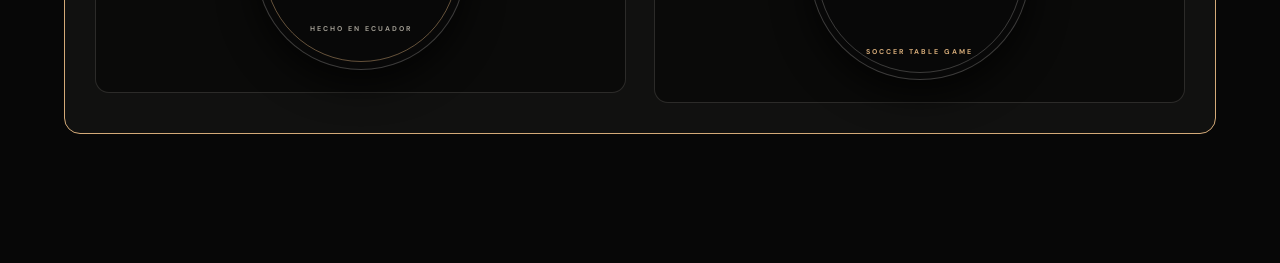
==== commit cd5fd284: "Add 8 print-ready sticker variants fixing black-on-black print text, QR borders, and icon duplicatio" ====
--- a/identidad.html
+++ b/identidad.html
@@ -3,9 +3,9 @@
 <head>
   <meta charset="utf-8">
   <meta name="viewport" content="width=device-width,initial-scale=1">
-  <title>WoodGool — Stickers con QR Estilo Firefox (Logo en el Centro) &amp; 9 Logos SVG</title>
+  <title>WoodGool — 8 Variantes de Stickers con QR Estilo Firefox &amp; Logos SVG</title>
   <style>
-    @import url('https://fonts.googleapis.com/css2?family=DM+Sans:wght@400;500;700&family=Manrope:wght@600;700;800&display=swap');
+    @import url('https://fonts.googleapis.com/css2?family=DM+Sans:wght@500;700&family=Manrope:wght@700;800&display=swap');
     :root {
       --bg: #070707;
       --card: #111110;
@@ -20,17 +20,17 @@
       background: var(--bg);
       color: var(--ink);
       font-family: 'DM Sans', Arial, sans-serif;
-      padding: 32px 5% 80px;
-      line-height: 1.6;
+      padding: 28px 5% 80px;
+      line-height: 1.5;
     }
     header {
       display: flex;
       justify-content: space-between;
       align-items: center;
       border-bottom: 1px solid var(--line);
-      padding-bottom: 20px;
+      padding-bottom: 18px;
       flex-wrap: wrap;
-      gap: 16px;
+      gap: 14px;
     }
     header strong {
       font-family: 'Manrope', sans-serif;
@@ -39,7 +39,7 @@
     }
     .header-links {
       display: flex;
-      gap: 14px;
+      gap: 12px;
       align-items: center;
       font-size: 13px;
     }
@@ -56,9 +56,7 @@
       cursor: pointer;
       transition: all 0.2s;
     }
-    .btn-pill:hover {
-      background: var(--gold);
-    }
+    .btn-pill:hover { background: var(--gold); }
     .btn-pill.outline {
       background: transparent;
       color: var(--ink);
@@ -69,14 +67,6 @@
       color: var(--gold);
     }
     h1, h2, h3 { font-family: 'Manrope', sans-serif; }
-    .eyebrow {
-      font-size: 11px;
-      letter-spacing: 2px;
-      color: var(--gold);
-      font-weight: 700;
-      text-transform: uppercase;
-      margin-bottom: 8px;
-    }
     .label {
       font-size: 11px;
       letter-spacing: 1.5px;
@@ -85,22 +75,21 @@
       text-transform: uppercase;
     }
 
-    /* ESTUDIO DE STICKERS + QR ESTILO FIREFOX (ARRIBA PROTAGONISTA) */
+    /* PANEL DE CONTROL SUPERIOR */
     .sticker-section {
-      margin: 28px 0 55px;
-      padding: 34px;
+      margin: 24px 0 50px;
+      padding: 30px;
       background: var(--card);
       border: 1px solid var(--gold);
       border-radius: 16px;
-      box-shadow: 0 24px 60px rgba(0,0,0,0.65);
     }
     .qr-controls {
       display: grid;
-      grid-template-columns: repeat(auto-fit, minmax(210px, 1fr));
+      grid-template-columns: repeat(auto-fit, minmax(200px, 1fr));
       gap: 14px;
       align-items: end;
-      margin: 22px 0 28px;
-      padding: 20px;
+      margin: 18px 0 28px;
+      padding: 18px;
       background: #090908;
       border: 1px solid var(--line);
       border-radius: 10px;
@@ -124,298 +113,381 @@
       font: inherit;
       font-size: 13px;
     }
-    .sticker-wrap {
-      display: flex;
-      gap: 36px;
-      flex-wrap: wrap;
-      align-items: center;
-      margin: 20px 0;
-    }
-    /* Sticker Rectangular 80x40mm (460x230px en pantalla) */
-    .sticker {
-      width: 460px;
-      height: 230px;
-      background: #080808;
-      color: #F5F2EB;
-      border: 1px solid rgba(245, 242, 235, 0.25);
-      border-radius: 16px;
-      display: flex;
-      align-items: center;
+
+    /* GRILLA DE LAS 8 VARIANTES DE STICKERS */
+    .variants-grid {
+      display: grid;
+      grid-template-columns: repeat(auto-fit, minmax(390px, 1fr));
+      gap: 28px;
+      align-items: start;
+    }
+    .variant-card {
+      background: #0A0A09;
+      border: 1px solid var(--line);
+      border-radius: 14px;
+      padding: 22px;
+      display: flex;
+      flex-direction: column;
+      align-items: center;
+      gap: 14px;
+    }
+    .variant-head {
+      width: 100%;
+      display: flex;
       justify-content: space-between;
-      padding: 22px 26px;
-      box-shadow: 0 20px 50px rgba(0,0,0,0.75);
-      transition: all 0.25s;
-    }
-    .sticker.sticker-light {
-      background: #FFFFFF;
-      color: #1C1C1B;
-      border-color: #D5D1C8;
-    }
-    .sticker-left {
-      display: flex;
-      flex-direction: column;
-      justify-content: space-between;
-      height: 100%;
-      width: 56%;
-    }
-    .sticker-left img {
-      width: 100%;
-      height: 132px;
-      object-fit: contain;
-      object-position: left center;
-    }
-    .sticker-meta {
-      font-size: 9.5px;
-      letter-spacing: 1.5px;
+      align-items: center;
+      font-size: 11px;
+      color: var(--gold);
+      letter-spacing: 1.2px;
+      font-weight: 700;
       text-transform: uppercase;
-      opacity: 0.78;
-      font-weight: 700;
-      line-height: 1.4;
-    }
-    /* CAJA DEL QR ESTILO FIREFOX (CON LOGO CENTRAL INTEGRADO) */
-    .qr-box {
+      border-bottom: 1px solid var(--line);
+      padding-bottom: 8px;
+    }
+    .variant-head span:last-child {
+      color: var(--muted);
+      font-size: 10px;
+    }
+
+    /* BASE COMPARTIDA DE QR ESTILO FIREFOX (SIN BORDES GRISES FEOS) */
+    .qr-wrap {
       position: relative;
-      width: 168px;
-      height: 168px;
-      background: #0E0E0E;
-      padding: 10px;
-      border-radius: 16px;
+      width: 136px;
+      height: 136px;
       display: flex;
       align-items: center;
       justify-content: center;
       flex-shrink: 0;
-      border: 1.5px solid rgba(245, 242, 235, 0.22);
-      overflow: hidden;
-    }
-    .qr-box.qr-classic-white {
-      background: #FFFFFF;
-      border-color: rgba(0, 0, 0, 0.15);
-    }
-    .qr-box img#qr-image {
+    }
+    .qr-wrap img.qr-matrix {
       width: 100%;
       height: 100%;
       object-fit: contain;
       display: block;
-      border-radius: 6px;
-    }
-    /* EMBLEMA CENTRAL DENTRO DEL QR (ESTILO FIREFOX) */
-    .qr-center-badge {
+    }
+    .qr-badge {
       position: absolute;
       top: 50%;
       left: 50%;
       transform: translate(-50%, -50%);
-      width: 44px;
-      height: 44px;
-      border-radius: 11px;
-      background: #0E0E0E;
-      border: 2.5px solid #0E0E0E;
+      width: 36px;
+      height: 36px;
+      border-radius: 9px;
+      background: #080808;
       display: flex;
       align-items: center;
       justify-content: center;
-      padding: 4px;
-      box-shadow: 0 0 0 2px rgba(245, 242, 235, 0.15);
-    }
-    .qr-box.qr-classic-white .qr-center-badge {
-      background: #FFFFFF;
-      border-color: #FFFFFF;
-      box-shadow: 0 0 0 2px rgba(28, 28, 27, 0.12);
-    }
-    .qr-center-badge svg {
+      padding: 3px;
+      box-shadow: 0 0 0 3px #080808;
+    }
+    .qr-badge.badge-on-light {
+      background: #F5F2EB;
+      box-shadow: 0 0 0 3px #F5F2EB;
+    }
+    .qr-badge svg {
       width: 100%;
       height: 100%;
       display: block;
     }
 
-    /* Sticker Circular Ø 50mm */
-    .round {
-      width: 230px;
-      height: 230px;
+    /* =====================================================
+       8 DISEÑOS DE STICKER (PANTALLA + IMPRESIÓN EXACTA)
+       ===================================================== */
+
+    /* Base Rectangular 80 x 40 mm (360 x 180 px en pantalla) */
+    .st-rect {
+      width: 360px;
+      height: 180px;
+      border-radius: 14px;
+      background: #080808;
+      color: #F5F2EB !important;
+      display: flex;
+      align-items: center;
+      justify-content: space-between;
+      padding: 18px 22px;
+      position: relative;
+      overflow: hidden;
+      box-shadow: 0 14px 36px rgba(0,0,0,0.7);
+      border: 1px solid rgba(245,242,235,0.18);
+    }
+
+    /* VARIANTE 01: SIN REDUNDANCIA (Tipografía WOOD/GOOL gigante a la izq + Icono SOLO dentro del QR) */
+    .st-v1 .left-col {
+      display: flex;
+      flex-direction: column;
+      justify-content: center;
+      align-items: flex-start;
+      gap: 2px;
+    }
+    .st-v1 .word-big {
+      font-family: 'Manrope', sans-serif;
+      font-size: 46px;
+      font-weight: 800;
+      line-height: 0.94;
+      letter-spacing: -2px;
+      color: #F5F2EB !important;
+      position: relative;
+    }
+    .st-v1 .word-big .dot-l {
+      display: inline-block;
+      width: 9px;
+      height: 9px;
+      border-radius: 50%;
+      background: #D96B43;
+      margin-left: 2px;
+      vertical-align: baseline;
+    }
+    .st-v1 .sub-tag {
+      font-size: 9.5px;
+      font-weight: 700;
+      letter-spacing: 2.6px;
+      color: #D4AA78 !important;
+      margin-top: 8px;
+      text-transform: uppercase;
+    }
+
+    /* VARIANTE 02: ENCUENTRO 2 JUGADORES (Cancha arriba + WoodGool abajo a la izq + QR con pelota central) */
+    .st-v2 .left-col {
+      width: 54%;
+      height: 100%;
+      display: flex;
+      flex-direction: column;
+      justify-content: center;
+      align-items: center;
+    }
+    .st-v2 .left-col img {
+      width: 100%;
+      height: 130px;
+      object-fit: contain;
+    }
+
+    /* VARIANTE 03: BICOLOR ARQUITECTÓNICO (Izquierda Negro #080808 / Derecha Marfil #F5F2EB para lectura QR infalible) */
+    .st-v3 {
+      padding: 0;
+    }
+    .st-v3 .half-dark {
+      width: 54%;
+      height: 100%;
+      background: #080808;
+      padding: 18px 16px 18px 20px;
+      display: flex;
+      flex-direction: column;
+      justify-content: center;
+    }
+    .st-v3 .half-light {
+      width: 46%;
+      height: 100%;
+      background: #F5F2EB;
+      display: flex;
+      align-items: center;
+      justify-content: center;
+      padding: 14px;
+    }
+
+    /* VARIANTE 04: SELLO DE TALLER CON FILETE INTERIOR (Marco fino + Bauhaus completo + QR limpio) */
+    .st-v4 {
+      padding: 20px 24px;
+    }
+    .st-v4::after {
+      content: '';
+      position: absolute;
+      inset: 6px;
+      border: 1px solid rgba(212, 170, 120, 0.42);
+      border-radius: 10px;
+      pointer-events: none;
+    }
+
+    /* VARIANTE 05: CUADRADO QR FIREFOX PURO (45 x 45 mm -> 210 x 210 px) - CORREGIDO TEXTO BLANCO */
+    .st-square {
+      width: 210px;
+      height: 210px;
+      border-radius: 22px;
+      background: #080808;
+      color: #F5F2EB !important;
+      border: 1px solid rgba(245,242,235,0.2);
+      padding: 14px 16px 12px;
+      display: flex;
+      flex-direction: column;
+      align-items: center;
+      justify-content: space-between;
+      position: relative;
+      box-shadow: 0 14px 36px rgba(0,0,0,0.7);
+    }
+    .st-square .sq-title {
+      font-family: 'Manrope', sans-serif;
+      font-size: 15px;
+      font-weight: 800;
+      letter-spacing: 2px;
+      color: #F5F2EB !important;
+      display: flex;
+      align-items: center;
+      gap: 5px;
+    }
+    .st-square .sq-title i {
+      width: 6px;
+      height: 6px;
+      border-radius: 50%;
+      background: #D96B43;
+      display: inline-block;
+    }
+    .st-square .sq-sub {
+      font-size: 7.5px;
+      letter-spacing: 2.2px;
+      color: #D4AA78 !important;
+      font-weight: 700;
+      text-transform: uppercase;
+    }
+
+    /* VARIANTE 06: CUADRADO CON CABECERA DE MARCA Y MARCO FINO (45 x 45 mm) */
+    .st-v6::after {
+      content: '';
+      position: absolute;
+      inset: 5px;
+      border: 1px solid rgba(245, 242, 235, 0.25);
+      border-radius: 17px;
+      pointer-events: none;
+    }
+
+    /* VARIANTE 07: CIRCULAR SELLO VERTICAL CENTRADO (Ø 50 mm -> 210 x 210 px) */
+    .st-round {
+      width: 210px;
+      height: 210px;
       border-radius: 50%;
       background: #080808;
-      border: 1px solid rgba(245, 242, 235, 0.25);
-      display: grid;
-      place-items: center;
-      padding: 26px;
-      box-shadow: 0 20px 50px rgba(0,0,0,0.75);
-      transition: all 0.25s;
-    }
-    .round.sticker-light {
-      background: #FFFFFF;
-      border-color: #D5D1C8;
-    }
-    .round img {
-      width: 100%;
-      height: 100%;
-      object-fit: contain;
-    }
-
-    /* Solo QR Redondo / Cuadrado Estilo Firefox para Sticker Pequeño */
-    .qr-only-sticker {
-      width: 195px;
-      height: 195px;
-      border-radius: 26px;
+      color: #F5F2EB !important;
+      border: 1px solid rgba(245,242,235,0.22);
+      display: flex;
+      flex-direction: column;
+      align-items: center;
+      justify-content: center;
+      padding: 20px;
+      position: relative;
+      box-shadow: 0 14px 36px rgba(0,0,0,0.7);
+    }
+    .st-round::after {
+      content: '';
+      position: absolute;
+      inset: 7px;
+      border: 1.2px solid rgba(212, 170, 120, 0.45);
+      border-radius: 50%;
+      pointer-events: none;
+    }
+
+    /* VARIANTE 08: CIRCULAR CON QR FIREFOX CENTRAL (Ø 55 mm -> 220 x 220 px) */
+    .st-round-qr {
+      width: 220px;
+      height: 220px;
+      border-radius: 50%;
       background: #080808;
-      border: 1px solid rgba(245, 242, 235, 0.25);
-      padding: 16px;
+      color: #F5F2EB !important;
+      border: 1px solid rgba(245,242,235,0.22);
       display: flex;
       flex-direction: column;
       align-items: center;
       justify-content: space-between;
-      box-shadow: 0 20px 50px rgba(0,0,0,0.75);
-    }
-    .qr-only-sticker.sticker-light {
-      background: #FFFFFF;
-      color: #1C1C1B;
-      border-color: #D5D1C8;
-    }
-
-    .print-label {
-      font-size: 10.5px;
-      letter-spacing: 1.3px;
-      margin-top: 12px;
-      color: var(--muted);
-      text-transform: uppercase;
-    }
-
-    /* TARJETAS DE LOGOS */
-    .toolbar {
-      display: flex;
-      justify-content: space-between;
-      align-items: center;
-      flex-wrap: wrap;
-      gap: 16px;
-      margin: 36px 0 20px;
-      padding: 16px 20px;
-      background: var(--card);
-      border: 1px solid var(--line);
-      border-radius: 10px;
-    }
-    .family-title {
-      font-size: 13px;
-      letter-spacing: 1.6px;
-      text-transform: uppercase;
-      color: var(--gold);
-      margin: 34px 0 16px;
-      padding-bottom: 8px;
-      border-bottom: 1px solid var(--line);
-    }
-    .grid {
-      display: grid;
-      grid-template-columns: repeat(auto-fit, minmax(285px, 1fr));
-      gap: 20px;
-    }
-    .option {
-      border: 1px solid var(--line);
-      border-radius: 12px;
-      padding: 22px;
-      background: var(--card);
-      display: flex;
-      flex-direction: column;
-      justify-content: space-between;
-      transition: border-color 0.2s, transform 0.2s;
-    }
-    .option.favorite-highlight {
-      border-color: rgba(212, 170, 120, 0.5);
-      background: linear-gradient(160deg, #161411 0%, #0E0E0D 100%);
-    }
-    .option:hover, .option.selected {
-      border-color: var(--accent);
-      transform: translateY(-2px);
-    }
-    .preview-stage {
-      width: 100%;
-      height: 180px;
-      border-radius: 8px;
-      background: #070707;
-      border: 1px solid rgba(255,255,255,0.06);
-      display: flex;
-      align-items: center;
-      justify-content: center;
-      padding: 18px;
-      margin: 12px 0;
-      transition: background 0.25s;
-    }
-    body.light-preview .preview-stage {
-      background: #F5F2EB;
-      border-color: #DCD6C8;
-    }
-    .preview-stage img {
-      width: 100%;
-      height: 100%;
-      object-fit: contain;
-    }
-    .option h3 { font-size: 18px; margin: 4px 0 6px; }
-    .option p { color: var(--muted); font-size: 13px; margin-bottom: 14px; }
-    .links {
-      display: flex;
-      justify-content: space-between;
-      align-items: center;
-      border-top: 1px solid var(--line);
-      padding-top: 12px;
-      font-size: 12px;
-    }
-
-    @media (max-width: 800px) {
-      .sticker { width: 100%; height: auto; aspect-ratio: 2/1; padding: 14px; }
-      .qr-box { width: 125px; height: 125px; }
+      padding: 16px 20px 18px;
+      position: relative;
+      box-shadow: 0 14px 36px rgba(0,0,0,0.7);
+    }
+    .st-round-qr::after {
+      content: '';
+      position: absolute;
+      inset: 6px;
+      border: 1px solid rgba(245, 242, 235, 0.22);
+      border-radius: 50%;
+      pointer-events: none;
+    }
+
+    /* REGLAS DE IMPRESIÓN A ESCALA REAL MILIMÉTRICA (SIN TEXTO NEGRO SOBRE NEGRO NI CABECERAS DEL NAVEGADOR) */
+    @page {
+      size: A4;
+      margin: 10mm;
     }
     @media print {
-      header, .toolbar, .family-title, .grid, .qr-controls, .no-print {
+      header, .qr-controls, .no-print, .variant-head {
         display: none !important;
       }
       body {
         background: #FFFFFF !important;
-        color: #000000 !important;
-        padding: 8mm !important;
+        padding: 0 !important;
+        margin: 0 !important;
       }
       .sticker-section {
         margin: 0 !important;
         padding: 0 !important;
         border: 0 !important;
         background: transparent !important;
+      }
+      .variants-grid {
+        display: flex !important;
+        flex-wrap: wrap !important;
+        gap: 6mm !important;
+        justify-content: flex-start !important;
+        align-items: center !important;
+      }
+      .variant-card {
+        background: transparent !important;
+        border: 0 !important;
+        padding: 0 !important;
+        page-break-inside: avoid;
+      }
+      .st-rect, .st-square, .st-round, .st-round-qr, .half-dark, .half-light, .qr-badge {
+        -webkit-print-color-adjust: exact !important;
+        print-color-adjust: exact !important;
         box-shadow: none !important;
       }
-      .sticker {
-        box-shadow: none !important;
+      /* Medidas exactas de imprenta */
+      .st-rect {
         width: 80mm !important;
         height: 40mm !important;
-        padding: 3.5mm 4.5mm !important;
-        border-radius: 2.5mm !important;
-        -webkit-print-color-adjust: exact;
-        print-color-adjust: exact;
-      }
-      .sticker-left img { height: 22mm !important; }
-      .sticker-meta { font-size: 5.5pt !important; }
-      .qr-box {
+        border-radius: 3mm !important;
+        padding: 4mm 5mm !important;
+      }
+      .st-v3 { padding: 0 !important; }
+      .st-v3 .half-dark { padding: 4mm !important; }
+      .st-v3 .half-light { padding: 3mm !important; }
+      .st-rect .qr-wrap {
         width: 30mm !important;
         height: 30mm !important;
-        padding: 1.8mm !important;
-        border-radius: 2.5mm !important;
-        -webkit-print-color-adjust: exact;
-        print-color-adjust: exact;
-      }
-      .qr-center-badge {
-        width: 7.8mm !important;
-        height: 7.8mm !important;
-        border-radius: 1.8mm !important;
-        -webkit-print-color-adjust: exact;
-        print-color-adjust: exact;
-      }
-      .round {
-        box-shadow: none !important;
+      }
+      .st-v1 .word-big { font-size: 27pt !important; }
+      .st-v1 .sub-tag { font-size: 6pt !important; letter-spacing: 1.8pt !important; }
+      .st-square {
+        width: 45mm !important;
+        height: 45mm !important;
+        border-radius: 4.5mm !important;
+        padding: 3mm !important;
+      }
+      .st-square .qr-wrap {
+        width: 31mm !important;
+        height: 31mm !important;
+      }
+      .st-square .sq-title {
+        font-size: 9.5pt !important;
+        color: #F5F2EB !important;
+      }
+      .st-square .sq-sub {
+        font-size: 5pt !important;
+        color: #D4AA78 !important;
+      }
+      .st-round {
         width: 50mm !important;
         height: 50mm !important;
-        padding: 6mm !important;
-        -webkit-print-color-adjust: exact;
-        print-color-adjust: exact;
-      }
-      .qr-only-sticker {
-        box-shadow: none !important;
-        width: 40mm !important;
-        height: 40mm !important;
-        padding: 3mm !important;
-        -webkit-print-color-adjust: exact;
-        print-color-adjust: exact;
+        padding: 4.5mm !important;
+      }
+      .st-round-qr {
+        width: 55mm !important;
+        height: 55mm !important;
+        padding: 4mm !important;
+      }
+      .st-round-qr .qr-wrap {
+        width: 32mm !important;
+        height: 32mm !important;
+      }
+      .qr-badge {
+        width: 8mm !important;
+        height: 8mm !important;
+        border-radius: 2mm !important;
       }
     }
   </style>
@@ -423,313 +495,239 @@
 <body>
 
   <header>
-    <strong>WoodGool / Stickers con QR Estilo Firefox &amp; Logos Favoritos</strong>
+    <strong>WoodGool / 8 Variantes de Stickers con QR Estilo Firefox</strong>
     <div class="header-links">
-      <a href="variantes-logo.html">Ver lámina 10 variantes ↗</a>
+      <a class="btn-pill outline" href="preview.html">Preview Textos Web ↗</a>
       <a class="btn-pill" href="index.html">← Volver a la Web Principal</a>
     </div>
   </header>
 
-  <!-- GENERADOR DE STICKERS CON QR ESTILO FIREFOX (CON LOGO EN EL CENTRO + WHATSAPP DIRECTO) -->
   <section id="stickers" class="sticker-section">
     <div class="no-print">
-      <p class="label">QR CON CORRECCIÓN DE ERROR NIVEL H (30%) · LOGO INTEGRADO EN EL CENTRO ESTILO FIREFOX</p>
-      <h1 style="font-size:clamp(26px,3.2vw,40px);letter-spacing:-1.5px;margin:4px 0 8px;">
-        Stickers con QR directo a WhatsApp + Logo en el Centro
+      <p class="label">CORREGIDOS PARA IMPRENTA · CERO ELEMENTOS REPETIDOS · TEXTO BLANCO FIJO EN PDF</p>
+      <h1 style="font-size:clamp(24px,3vw,36px);letter-spacing:-1.2px;margin:4px 0 8px;">
+        8 Variantes de Sticker (Rectangulares 80×40 mm, Cuadrados 45×45 mm y Circulares Ø 50–55 mm)
       </h1>
-      <p style="color:var(--muted);font-size:14px;max-width:860px;">
-        Configuré el código QR con <strong>redundancia alta (Nivel H)</strong> al estilo Firefox: con <strong>módulos blancos sobre fondo negro</strong> y el <strong>emblema de WoodGool incrustado en el centro del QR</strong>. Apunta directamente a WhatsApp con el mensaje de reserva listo. ¡Pruébalo ahora mismo apuntando con la cámara de tu celular a la pantalla!
+      <p style="color:var(--muted);font-size:14px;max-width:900px;">
+        Corregí los tres detalles de tu captura anterior: <strong>1)</strong> quité el borde gris alrededor del QR y evité que el icono cuadrado se repita dos veces en el mismo sticker (Variante 01), <strong>2)</strong> fijé el texto blanco <code>WOODGOOL</code> en el sticker cuadrado para que nunca salga negro sobre negro al imprimir en PDF, y <strong>3)</strong> rediseñé los circulares con composición vertical/anillo para que no queden huecos vacíos arriba y abajo.
       </p>
 
       <div class="qr-controls">
         <div>
-          <label for="wa-target-select">1. ¿A dónde envía el QR del Sticker?</label>
+          <label for="wa-target-select">1. ¿A dónde envía el QR de todos los stickers?</label>
           <select id="wa-target-select">
             <option value="593987861804">Chat WhatsApp Business Oficial (+593 98 786 1804)</option>
             <option value="catalog">Catálogo Directo WhatsApp (wa.me/c/593987861804)</option>
             <option value="web">Web Pública GitHub Pages (ricciyazigi.github.io/woodgool)</option>
             <option value="593980873462">Respaldo Quito (+593 98 087 3462)</option>
             <option value="593989347024">Respaldo Ibarra (+593 98 934 7024)</option>
-            <option value="custom">Escribir otro enlace / URL personalizada</option>
           </select>
         </div>
 
         <div>
-          <label for="qr-logo-select">2. Símbolo dentro del centro del QR</label>
-          <select id="qr-logo-select">
-            <option value="bauhaus">Bloque Diagonal + Pelota Terracota (Estilo 06)</option>
-            <option value="encuentro">2 Jugadores Encuentro + Pelota (Estilo 03)</option>
-            <option value="wg">Monograma WG + Punto Terracota</option>
-            <option value="ball">Pelota Terracota Minimalista</option>
-          </select>
-        </div>
-
-        <div>
-          <label for="qr-style-select">3. Estilo del QR y Sticker</label>
-          <select id="qr-style-select">
-            <option value="firefox-dark">QR Oscuro Estilo Firefox (Blanco sobre Negro)</option>
-            <option value="dark-whiteqr">Sticker Negro + QR Clásico Blanco</option>
-            <option value="light-all">Sticker Blanco + QR Clásico</option>
+          <label for="print-filter-select">2. ¿Qué quieres imprimir en el PDF?</label>
+          <select id="print-filter-select">
+            <option value="all">Imprimir las 8 variantes juntas (Para comparar)</option>
+            <option value="v1">Plancha de 10 × Variante 01 (Rectangular Tipográfico + QR Icono)</option>
+            <option value="v2">Plancha de 10 × Variante 02 (Rectangular Encuentro 2 Jugadores)</option>
+            <option value="v3">Plancha de 10 × Variante 03 (Rectangular Bicolor Negro/Marfil)</option>
+            <option value="v4">Plancha de 10 × Variante 04 (Rectangular Sello con Filete)</option>
+            <option value="v5">Plancha de 12 × Variante 05 (Cuadrado QR Firefox Puro)</option>
+            <option value="v7">Plancha de 12 × Variante 07 (Circular Sello Vertical)</option>
+            <option value="v8">Plancha de 12 × Variante 08 (Circular con QR Central)</option>
           </select>
         </div>
 
         <div>
           <button type="button" class="btn-pill" style="width:100%;padding:12px;" onclick="window.print()">
-            Imprimir / Guardar PDF (80×40mm) 🖨️
+            Imprimir / Guardar PDF a Escala 🖨️
           </button>
         </div>
       </div>
-
-      <div id="custom-url-wrap" style="display:none;margin-bottom:20px;">
-        <label for="qr-url-input" style="font-size:11px;color:var(--gold);display:block;margin-bottom:5px;">Enlace personalizado codificado en el QR:</label>
-        <input type="text" id="qr-url-input" style="width:100%;background:#151514;border:1px solid var(--gold);color:var(--ink);padding:10px 14px;border-radius:6px;" value="https://wa.me/593980873462">
-      </div>
     </div>
 
-    <!-- PREVISUALIZACIÓN A ESCALA DE LOS 3 FORMATOS DE STICKER -->
-    <div class="sticker-wrap">
-      <!-- 1. Sticker Rectangular 80 x 40 mm -->
-      <div>
-        <div class="sticker" id="rect-sticker">
-          <div class="sticker-left" style="justify-content:center;">
-            <img class="chosen-sticker-logo" src="assets/logos/06-monograma-bauhaus.svg" alt="Logo seleccionado en sticker rectangular" style="height:165px;">
-          </div>
-
-          <!-- QR Estilo Firefox con Logo Central -->
-          <div class="qr-box" id="qr-box-main" title="Escanea este QR con la cámara de tu teléfono">
-            <img id="qr-image" src="https://api.qrserver.com/v1/create-qr-code/?size=400x400&ecc=H&margin=1&color=F5F2EB&bgcolor=0E0E0E&data=https%3A%2F%2Fwa.me%2F593980873462" alt="Código QR WoodGool con logo central">
-            <div class="qr-center-badge" id="qr-center-badge">
-              <!-- Se inyecta por JS el mini-icono SVG seleccionado -->
+    <!-- GRILLA CON LAS 8 VARIANTES -->
+    <div class="variants-grid" id="variants-container">
+
+      <!-- VARIANTE 01: RECTANGULAR SIN REDUNDANCIA (Letras grandes a la izq + Icono SOLO dentro del QR) -->
+      <div class="variant-card" data-vid="v1">
+        <div class="variant-head">
+          <span>01 · RECTANGULAR SIN REDUNDANCIA (RECOMENDADO)</span>
+          <span>80 × 40 MM</span>
+        </div>
+        <div class="st-rect st-v1">
+          <div class="left-col">
+            <div class="word-big">WOOD<br>GOOL<span class="dot-l"></span></div>
+            <div class="sub-tag">SOCCER TABLE GAME</div>
+          </div>
+          <div class="qr-wrap">
+            <img class="qr-matrix qr-dark" alt="QR WoodGool">
+            <div class="qr-badge badge-bauhaus"></div>
+          </div>
+        </div>
+      </div>
+
+      <!-- VARIANTE 02: RECTANGULAR ENCUENTRO (2 Jugadores apilado grande a la izq + QR con pelota/vara) -->
+      <div class="variant-card" data-vid="v2">
+        <div class="variant-head">
+          <span>02 · RECTANGULAR ENCUENTRO (2 JUGADORES)</span>
+          <span>80 × 40 MM</span>
+        </div>
+        <div class="st-rect st-v2">
+          <div class="left-col">
+            <img src="assets/logos/01-encuentro.svg" alt="WoodGool Encuentro">
+            <span style="font-size:8.5px;letter-spacing:2.4px;color:#D4AA78;font-weight:700;margin-top:2px;">SOCCER TABLE GAME</span>
+          </div>
+          <div class="qr-wrap">
+            <img class="qr-matrix qr-dark" alt="QR WoodGool">
+            <div class="qr-badge badge-encuentro"></div>
+          </div>
+        </div>
+      </div>
+
+      <!-- VARIANTE 03: RECTANGULAR BICOLOR ARQUITECTÓNICO (Mitad Negro / Mitad Marfil) -->
+      <div class="variant-card" data-vid="v3">
+        <div class="variant-head">
+          <span>03 · RECTANGULAR BICOLOR (NEGRO + MARFIL)</span>
+          <span>80 × 40 MM</span>
+        </div>
+        <div class="st-rect st-v3">
+          <div class="half-dark">
+            <img src="assets/logos/06-monograma-bauhaus.svg" alt="WoodGool Bauhaus" style="width:100%;height:125px;object-fit:contain;object-position:left center;">
+          </div>
+          <div class="half-light">
+            <div class="qr-wrap" style="width:132px;height:132px;">
+              <img class="qr-matrix qr-light" alt="QR WoodGool Claro">
+              <div class="qr-badge badge-on-light badge-bauhaus-light"></div>
             </div>
           </div>
         </div>
-        <p class="print-label no-print">1. STICKER RECTANGULAR (80 × 40 MM) · LOGO + QR FIREFOX WHATSAPP</p>
-      </div>
-
-      <!-- 2. Sticker Circular Ø 50 mm -->
-      <div>
-        <div class="round" id="round-sticker">
-          <img class="chosen-sticker-logo" src="assets/logos/06-monograma-bauhaus.svg" alt="Logo seleccionado en sticker circular">
-        </div>
-        <p class="print-label no-print">2. STICKER CIRCULAR DE MARCA (Ø 50 MM)</p>
-      </div>
-
-      <!-- 3. Sticker Cuadrado Solo QR Firefox 40 x 40 mm -->
-      <div>
-        <div class="qr-only-sticker" id="square-qr-sticker">
-          <div class="qr-box" id="qr-box-secondary" style="width:142px;height:142px;padding:6px;border:0;">
-            <img id="qr-image-secondary" src="https://api.qrserver.com/v1/create-qr-code/?size=400x400&ecc=H&margin=1&color=F5F2EB&bgcolor=0E0E0E&data=https%3A%2F%2Fwa.me%2F593980873462" alt="QR Secundario" style="width:100%;height:100%;object-fit:contain;">
-            <div class="qr-center-badge" id="qr-center-badge-secondary"></div>
-          </div>
-          <span style="font-family:'Manrope',sans-serif;font-size:11px;font-weight:800;letter-spacing:1.5px;">WOODGOOL</span>
-        </div>
-        <p class="print-label no-print">3. STICKER SOLO QR ESTILO FIREFOX (40 × 40 MM)</p>
-      </div>
+      </div>
+
+      <!-- VARIANTE 04: RECTANGULAR SELLO DE TALLER CON FILETE DORADO (Fusión 09 + QR Monograma WG) -->
+      <div class="variant-card" data-vid="v4">
+        <div class="variant-head">
+          <span>04 · RECTANGULAR SELLO CON FILETE INTERIOR</span>
+          <span>80 × 40 MM</span>
+        </div>
+        <div class="st-rect st-v4">
+          <div style="width:55%;height:100%;display:flex;align-items:center;">
+            <img src="assets/logos/09-fusion-favoritos.svg" alt="WoodGool Fusión" style="width:100%;height:132px;object-fit:contain;object-position:left center;">
+          </div>
+          <div class="qr-wrap" style="width:128px;height:128px;">
+            <img class="qr-matrix qr-dark" alt="QR WoodGool">
+            <div class="qr-badge badge-wg"></div>
+          </div>
+        </div>
+      </div>
+
+      <!-- VARIANTE 05: CUADRADO QR FIREFOX PURO (Corregido texto WOODGOOL en blanco brillante) -->
+      <div class="variant-card" data-vid="v5">
+        <div class="variant-head">
+          <span>05 · CUADRADO QR FIREFOX (TEXTO BLANCO CORREGIDO)</span>
+          <span>45 × 45 MM</span>
+        </div>
+        <div class="st-square">
+          <div class="qr-wrap" style="width:146px;height:146px;">
+            <img class="qr-matrix qr-dark" alt="QR WoodGool">
+            <div class="qr-badge badge-bauhaus"></div>
+          </div>
+          <div style="text-align:center;">
+            <div class="sq-title">WOODGOOL<i></i></div>
+            <div class="sq-sub">SOCCER TABLE GAME</div>
+          </div>
+        </div>
+      </div>
+
+      <!-- VARIANTE 06: CUADRADO CON CABECERA ARRIBA Y MARCO INTERIOR -->
+      <div class="variant-card" data-vid="v6">
+        <div class="variant-head">
+          <span>06 · CUADRADO SELLO CON CABECERA</span>
+          <span>45 × 45 MM</span>
+        </div>
+        <div class="st-square st-v6">
+          <div class="sq-title" style="margin-top:2px;">WOODGOOL<i></i></div>
+          <div class="qr-wrap" style="width:134px;height:134px;">
+            <img class="qr-matrix qr-dark" alt="QR WoodGool">
+            <div class="qr-badge badge-encuentro"></div>
+          </div>
+          <div class="sq-sub" style="margin-bottom:2px;">HECHO EN ECUADOR</div>
+        </div>
+      </div>
+
+      <!-- VARIANTE 07: CIRCULAR SELLO VERTICAL CENTRADO (Sin huecos vacíos arriba/abajo) -->
+      <div class="variant-card" data-vid="v7">
+        <div class="variant-head">
+          <span>07 · CIRCULAR SELLO VERTICAL (SIN HUECOS)</span>
+          <span>Ø 50 MM</span>
+        </div>
+        <div class="st-round">
+          <span style="font-size:7.5px;letter-spacing:2.4px;color:#D4AA78;font-weight:700;margin-bottom:6px;">SOCCER TABLE GAME</span>
+          <img src="assets/logos/01-encuentro.svg" alt="WoodGool Vertical" style="width:138px;height:105px;object-fit:contain;">
+          <span style="font-size:7px;letter-spacing:2px;color:#9E9A90;font-weight:700;margin-top:6px;">HECHO EN ECUADOR</span>
+        </div>
+      </div>
+
+      <!-- VARIANTE 08: CIRCULAR CON QR FIREFOX EN EL CENTRO -->
+      <div class="variant-card" data-vid="v8">
+        <div class="variant-head">
+          <span>08 · CIRCULAR CON QR FIREFOX CENTRAL</span>
+          <span>Ø 55 MM</span>
+        </div>
+        <div class="st-round-qr">
+          <div style="font-family:'Manrope',sans-serif;font-size:12px;font-weight:800;letter-spacing:2px;color:#F5F2EB;margin-top:4px;">
+            WOODGOOL<span style="color:#D96B43;">.</span>
+          </div>
+          <div class="qr-wrap" style="width:128px;height:128px;">
+            <img class="qr-matrix qr-dark" alt="QR WoodGool">
+            <div class="qr-badge badge-bauhaus"></div>
+          </div>
+          <div style="font-size:7px;letter-spacing:2px;color:#D4AA78;font-weight:700;margin-bottom:4px;">
+            SOCCER TABLE GAME
+          </div>
+        </div>
+      </div>
+
     </div>
-
-    <p class="no-print" id="selection-status" style="font-size:13px;color:var(--gold);margin-top:12px;font-weight:700;">
-      ✓ Mostrando en sticker: 06 / Impacto Diagonal Europeo (WOOD / GOOL) · QR directo a WhatsApp (+593 98 087 3462).
-    </p>
   </section>
-
-  <!-- SELECTOR DE LOGOS (DESTACANDO LOS FAVORITOS DE TUS CAPTURAS + LA NUEVA FUSIÓN 09) -->
-  <div class="toolbar no-print">
-    <span style="font-size:13px;color:var(--muted);">Haz clic en <strong>«Probar en Sticker + QR»</strong> en cualquiera de tus favoritos para cambiar el sticker de arriba:</span>
-    <div style="display:flex;gap:10px;">
-      <button type="button" class="btn-pill outline active" id="btn-bg-dark">Ver Logos sobre Fondo Negro</button>
-      <button type="button" class="btn-pill outline" id="btn-bg-light">Ver Logos sobre Fondo Claro</button>
-    </div>
-  </div>
-
-  <main class="no-print">
-    <h2 class="family-title">★ Tus Favoritos (según tus capturas) + Nueva Fusión 09</h2>
-    <div class="grid">
-      <article class="option favorite-highlight selected" data-card="06-monograma-bauhaus">
-        <div>
-          <span class="label">★ TU CAPTURA · 06 / IMPACTO DIAGONAL EUROPEO</span>
-          <h3>Bauhaus + WOOD / GOOL con punto en la L</h3>
-          <div class="preview-stage">
-            <img class="logo-img" data-base="06-monograma-bauhaus" src="assets/logos/06-monograma-bauhaus.svg" alt="06 Monograma Bauhaus">
-          </div>
-          <p>El que seleccionaste en tus capturas: bloque jugador en diagonal a punto de impactar la pelota terracota junto a WOOD / GOOL apilado con el punto en la L.</p>
-        </div>
-        <div class="links">
-          <a href="assets/logos/06-monograma-bauhaus.svg" download>Descargar SVG ↓</a>
-          <button type="button" class="btn-pill" data-select-logo="06-monograma-bauhaus">Probar en Sticker + QR ↗</button>
-        </div>
-      </article>
-
-      <article class="option favorite-highlight" data-card="03-taller">
-        <div>
-          <span class="label">★ TU CAPTURA · 03 / ENCUENTRO HORIZONTAL</span>
-          <h3>Formato Header &amp; Etiqueta</h3>
-          <div class="preview-stage">
-            <img class="logo-img" data-base="03-taller" src="assets/logos/03-taller.svg" alt="03 Encuentro Horizontal">
-          </div>
-          <p>Tu segunda captura favorita: el símbolo Encuentro de dos jugadores enfrentados a la izquierda y el logotipo WoodGool horizontal a la derecha.</p>
-        </div>
-        <div class="links">
-          <a href="assets/logos/03-taller.svg" download>Descargar SVG ↓</a>
-          <button type="button" class="btn-pill" data-select-logo="03-taller">Probar en Sticker + QR ↗</button>
-        </div>
-      </article>
-
-      <article class="option favorite-highlight" data-card="09-fusion-favoritos">
-        <div>
-          <span class="label">★ NUEVO · 09 / FUSIÓN DE TUS 2 CAPTURAS</span>
-          <h3>Símbolo Encuentro + WOOD / GOOL Apilado</h3>
-          <div class="preview-stage">
-            <img class="logo-img" data-base="09-fusion-favoritos" src="assets/logos/09-fusion-favoritos.svg" alt="09 Fusion Favoritos">
-          </div>
-          <p>Combina exactamente los dos elementos que más te gustaron: el símbolo de los 2 jugadores en cancha (del 03) + las letras WOOD / GOOL con la pelota en la L (del 06).</p>
-        </div>
-        <div class="links">
-          <a href="assets/logos/09-fusion-favoritos.svg" download>Descargar SVG ↓</a>
-          <button type="button" class="btn-pill" data-select-logo="09-fusion-favoritos">Probar en Sticker + QR ↗</button>
-        </div>
-      </article>
-
-      <article class="option favorite-highlight" data-card="01-encuentro">
-        <div>
-          <span class="label">★ TU CAPTURA · 01 / ENCUENTRO PRO</span>
-          <h3>Vertical Clásico</h3>
-          <div class="preview-stage">
-            <img class="logo-img" data-base="01-encuentro" src="assets/logos/01-encuentro.svg" alt="01 Encuentro Pro">
-          </div>
-          <p>El emblema vertical clásico con el símbolo Encuentro arriba y WoodGool debajo.</p>
-        </div>
-        <div class="links">
-          <a href="assets/logos/01-encuentro.svg" download>Descargar SVG ↓</a>
-          <button type="button" class="btn-pill" data-select-logo="01-encuentro">Probar en Sticker + QR ↗</button>
-        </div>
-      </article>
-    </div>
-
-    <h2 class="family-title">Otras Variaciones Disponibles en Vector SVG</h2>
-    <div class="grid">
-      <article class="option" data-card="02-linea">
-        <div>
-          <span class="label">02 / ENCUENTRO CANCHA</span>
-          <h3>Geometría de Arcos y Saque</h3>
-          <div class="preview-stage">
-            <img class="logo-img" data-base="02-linea" src="assets/logos/02-linea.svg" alt="02 Encuentro Cancha">
-          </div>
-          <p>Integra las muescas de los arcos reglamentarios y el círculo central punteado.</p>
-        </div>
-        <div class="links">
-          <a href="assets/logos/02-linea.svg" download>Descargar SVG ↓</a>
-          <button type="button" class="btn-pill" data-select-logo="02-linea">Probar en Sticker + QR ↗</button>
-        </div>
-      </article>
-
-      <article class="option" data-card="04-sello">
-        <div>
-          <span class="label">04 / ENCUENTRO SELLO TALLER</span>
-          <h3>Placa de Ebanistería</h3>
-          <div class="preview-stage">
-            <img class="logo-img" data-base="04-sello" src="assets/logos/04-sello.svg" alt="04 Sello Taller">
-          </div>
-          <p>Sello cerrado con doble filete y leyenda «HECHO A MANO · ECUADOR».</p>
-        </div>
-        <div class="links">
-          <a href="assets/logos/04-sello.svg" download>Descargar SVG ↓</a>
-          <button type="button" class="btn-pill" data-select-logo="04-sello">Probar en Sticker + QR ↗</button>
-        </div>
-      </article>
-
-      <article class="option" data-card="05-monograma-wg">
-        <div>
-          <span class="label">05 / MONOGRAMA WG BLOQUE</span>
-          <h3>W + Bloque Jugador + G</h3>
-          <div class="preview-stage">
-            <img class="logo-img" data-base="05-monograma-wg" src="assets/logos/05-monograma-wg.svg" alt="05 Monograma WG Bloque">
-          </div>
-          <p>Las iniciales W y G unidas por el bloque jugador atravesado por la vara.</p>
-        </div>
-        <div class="links">
-          <a href="assets/logos/05-monograma-wg.svg" download>Descargar SVG ↓</a>
-          <button type="button" class="btn-pill" data-select-logo="05-monograma-wg">Probar en Sticker + QR ↗</button>
-        </div>
-      </article>
-
-      <article class="option" data-card="07-monograma-simetria">
-        <div>
-          <span class="label">07 / MONOGRAMA SIMETRÍA</span>
-          <h3>Dos Varas en Contrapunto</h3>
-          <div class="preview-stage">
-            <img class="logo-img" data-base="07-monograma-simetria" src="assets/logos/07-monograma-simetria.svg" alt="07 Monograma Simetria">
-          </div>
-          <p>Símbolo cuadrado minimalista con dos varas paralelas y tipografía espaciada.</p>
-        </div>
-        <div class="links">
-          <a href="assets/logos/07-monograma-simetria.svg" download>Descargar SVG ↓</a>
-          <button type="button" class="btn-pill" data-select-logo="07-monograma-simetria">Probar en Sticker + QR ↗</button>
-        </div>
-      </article>
-    </div>
-  </main>
 
   <script src="config.js"></script>
   <script>
     (function () {
-      let currentLogoBase = '06-monograma-bauhaus';
-      let qrStyle = 'firefox-dark'; // 'firefox-dark', 'dark-whiteqr', 'light-all'
-      let qrCenterLogo = 'bauhaus';
-
-      const rectSticker = document.querySelector('#rect-sticker');
-      const roundSticker = document.querySelector('#round-sticker');
-      const squareQrSticker = document.querySelector('#square-qr-sticker');
-      const stickerLogos = document.querySelectorAll('.chosen-sticker-logo');
-
       const waTargetSelect = document.querySelector('#wa-target-select');
-      const qrLogoSelect = document.querySelector('#qr-logo-select');
-      const qrStyleSelect = document.querySelector('#qr-style-select');
-      const customUrlWrap = document.querySelector('#custom-url-wrap');
-      const qrInput = document.querySelector('#qr-url-input');
-
-      const qrBoxMain = document.querySelector('#qr-box-main');
-      const qrBoxSecondary = document.querySelector('#qr-box-secondary');
-      const qrImage = document.querySelector('#qr-image');
-      const qrImageSecondary = document.querySelector('#qr-image-secondary');
-      const badgeMain = document.querySelector('#qr-center-badge');
-      const badgeSecondary = document.querySelector('#qr-center-badge-secondary');
-      const statusText = document.querySelector('#selection-status');
-
-      // SVGs de los emblemas que van DENTRO del centro del QR (Estilo Firefox)
-      function getCenterBadgeSVG(type, isLightQR) {
-        const ink = isLightQR ? '#1C1C1B' : '#F5F2EB';
-        const accent = '#D96B43';
-        if (type === 'bauhaus') {
-          return `<svg viewBox="0 0 100 100" fill="none" xmlns="http://www.w3.org/2000/svg">
-            <rect x="6" y="6" width="88" height="88" rx="16" stroke="${ink}" stroke-width="8"/>
-            <path d="M10 62L90 24" stroke="${ink}" stroke-width="9" stroke-linecap="round"/>
-            <g transform="translate(48, 43) rotate(-22)">
-              <rect x="-13" y="-20" width="26" height="36" rx="4" fill="${ink}"/>
-              <rect x="-6" y="13" width="12" height="12" rx="2" fill="${ink}"/>
-            </g>
-            <circle cx="34" cy="74" r="12" fill="${accent}"/>
-          </svg>`;
-        } else if (type === 'encuentro') {
-          return `<svg viewBox="0 0 100 100" fill="none" xmlns="http://www.w3.org/2000/svg">
-            <path d="M4 50H32M68 50H96" stroke="${ink}" stroke-width="8" stroke-linecap="round"/>
-            <rect x="18" y="26" width="20" height="38" rx="4" fill="${ink}"/>
-            <rect x="24" y="60" width="8" height="14" rx="2" fill="${ink}"/>
-            <rect x="62" y="26" width="20" height="38" rx="4" fill="${ink}"/>
-            <rect x="68" y="60" width="8" height="14" rx="2" fill="${ink}"/>
-            <circle cx="50" cy="50" r="10" fill="${accent}"/>
-          </svg>`;
-        } else if (type === 'wg') {
-          return `<svg viewBox="0 0 100 100" fill="none" xmlns="http://www.w3.org/2000/svg">
-            <rect x="6" y="6" width="88" height="88" rx="18" stroke="${ink}" stroke-width="7"/>
-            <text x="46" y="66" text-anchor="middle" fill="${ink}" font-family="'Manrope',Arial,sans-serif" font-size="44" font-weight="800" letter-spacing="-2">WG</text>
-            <circle cx="82" cy="60" r="7.5" fill="${accent}"/>
-          </svg>`;
-        } else {
-          return `<svg viewBox="0 0 100 100" fill="none" xmlns="http://www.w3.org/2000/svg">
-            <circle cx="50" cy="50" r="32" fill="${accent}"/>
-            <path d="M10 24L90 24" stroke="${ink}" stroke-width="9" stroke-linecap="round"/>
-          </svg>`;
-        }
+      const printFilterSelect = document.querySelector('#print-filter-select');
+      const container = document.querySelector('#variants-container');
+      const originalCardsHTML = container.innerHTML;
+
+      function svgBauhaus(ink) {
+        return `<svg viewBox="0 0 100 100" fill="none" xmlns="http://www.w3.org/2000/svg">
+          <rect x="6" y="6" width="88" height="88" rx="16" stroke="${ink}" stroke-width="8"/>
+          <path d="M10 62L90 24" stroke="${ink}" stroke-width="9" stroke-linecap="round"/>
+          <g transform="translate(48, 43) rotate(-22)">
+            <rect x="-13" y="-20" width="26" height="36" rx="4" fill="${ink}"/>
+            <rect x="-6" y="13" width="12" height="12" rx="2" fill="${ink}"/>
+          </g>
+          <circle cx="34" cy="74" r="12" fill="#D96B43"/>
+        </svg>`;
+      }
+
+      function svgEncuentro(ink) {
+        return `<svg viewBox="0 0 100 100" fill="none" xmlns="http://www.w3.org/2000/svg">
+          <path d="M4 50H32M68 50H96" stroke="${ink}" stroke-width="8" stroke-linecap="round"/>
+          <rect x="18" y="26" width="20" height="38" rx="4" fill="${ink}"/>
+          <rect x="24" y="60" width="8" height="14" rx="2" fill="${ink}"/>
+          <rect x="62" y="26" width="20" height="38" rx="4" fill="${ink}"/>
+          <rect x="68" y="60" width="8" height="14" rx="2" fill="${ink}"/>
+          <circle cx="50" cy="50" r="10" fill="#D96B43"/>
+        </svg>`;
+      }
+
+      function svgWG(ink) {
+        return `<svg viewBox="0 0 100 100" fill="none" xmlns="http://www.w3.org/2000/svg">
+          <rect x="6" y="6" width="88" height="88" rx="18" stroke="${ink}" stroke-width="7"/>
+          <text x="45" y="66" text-anchor="middle" fill="${ink}" font-family="'Manrope',Arial,sans-serif" font-size="43" font-weight="800" letter-spacing="-2">WG</text>
+          <circle cx="81" cy="60" r="7.5" fill="#D96B43"/>
+        </svg>`;
       }
 
       function getTargetUrl() {
@@ -742,114 +740,43 @@
           return 'https://wa.me/593980873462?text=Hola%20WoodGool';
         } else if (mode === '593989347024') {
           return 'https://wa.me/593989347024?text=Hola%20WoodGool';
-        } else if (mode === 'web') {
+        } else {
           return 'https://ricciyazigi.github.io/woodgool/';
-        } else {
-          return (qrInput.value || 'https://wa.me/c/593987861804').trim();
         }
       }
 
-      function renderAllStickers() {
-        const isStickerLight = qrStyle === 'light-all';
-        const isQrWhiteBg = qrStyle === 'dark-whiteqr' || qrStyle === 'light-all';
-
-        // 1. Actualizar logos de los stickers
-        const suffix = isStickerLight ? '-light.svg' : '.svg';
-        stickerLogos.forEach(img => {
-          img.src = 'assets/logos/' + currentLogoBase + suffix;
-        });
-        rectSticker.classList.toggle('sticker-light', isStickerLight);
-        roundSticker.classList.toggle('sticker-light', isStickerLight);
-        squareQrSticker.classList.toggle('sticker-light', isStickerLight);
-
-        // 2. Actualizar QR (Nivel H = 30% corrección de errores para soportar el logo central)
-        const targetUrl = getTargetUrl();
-        const fgColor = isQrWhiteBg ? '141413' : 'F5F2EB';
-        const bgColor = isQrWhiteBg ? 'FFFFFF' : '0E0E0E';
-        const qrApiUrl = `https://api.qrserver.com/v1/create-qr-code/?size=420x420&ecc=H&margin=1&color=${fgColor}&bgcolor=${bgColor}&data=${encodeURIComponent(targetUrl)}`;
-
-        qrImage.src = qrApiUrl;
-        qrImageSecondary.src = qrApiUrl;
-
-        qrBoxMain.classList.toggle('qr-classic-white', isQrWhiteBg);
-        qrBoxSecondary.classList.toggle('qr-classic-white', isQrWhiteBg);
-
-        // 3. Inyectar logo central estilo Firefox dentro del QR
-        const badgeSvg = getCenterBadgeSVG(qrCenterLogo, isQrWhiteBg);
-        badgeMain.innerHTML = badgeSvg;
-        badgeSecondary.innerHTML = badgeSvg;
-
-        const who = waTargetSelect.value === '593987861804'
-          ? 'WhatsApp Business Oficial (+593 98 786 1804)'
-          : (waTargetSelect.value === 'catalog'
-            ? 'Catálogo Oficial WhatsApp (wa.me/c/593987861804)'
-            : (waTargetSelect.value === 'web'
-              ? 'Web Pública GitHub Pages'
-              : 'Enlace seleccionado'));
-
-        statusText.textContent = `✓ Sticker listo: Logo [${currentLogoBase}] · QR Estilo Firefox con emblema central → ${who}`;
-      }
-
-      waTargetSelect.addEventListener('change', () => {
-        customUrlWrap.style.display = waTargetSelect.value === 'custom' ? 'block' : 'none';
-        renderAllStickers();
-      });
-
-      qrLogoSelect.addEventListener('change', () => {
-        qrCenterLogo = qrLogoSelect.value;
-        renderAllStickers();
-      });
-
-      qrStyleSelect.addEventListener('change', () => {
-        qrStyle = qrStyleSelect.value;
-        renderAllStickers();
-      });
-
-      qrInput.addEventListener('input', renderAllStickers);
-
-      document.querySelectorAll('[data-select-logo]').forEach(btn => {
-        btn.addEventListener('click', () => {
-          currentLogoBase = btn.dataset.selectLogo;
-          document.querySelectorAll('.option').forEach(card => {
-            card.classList.toggle('selected', card.dataset.card === currentLogoBase);
-          });
-          // Sincronizar automáticamente el icono central del QR si elige 03 o 06
-          if (currentLogoBase === '06-monograma-bauhaus') {
-            qrCenterLogo = 'bauhaus';
-            qrLogoSelect.value = 'bauhaus';
-          } else if (currentLogoBase === '03-taller' || currentLogoBase === '01-encuentro' || currentLogoBase === '09-fusion-favoritos') {
-            qrCenterLogo = 'encuentro';
-            qrLogoSelect.value = 'encuentro';
+      function renderAllQRs() {
+        const url = getTargetUrl();
+        const darkQrUrl = `https://api.qrserver.com/v1/create-qr-code/?size=420x420&ecc=H&margin=0&color=F5F2EB&bgcolor=080808&data=${encodeURIComponent(url)}`;
+        const lightQrUrl = `https://api.qrserver.com/v1/create-qr-code/?size=420x420&ecc=H&margin=0&color=111111&bgcolor=F5F2EB&data=${encodeURIComponent(url)}`;
+
+        document.querySelectorAll('.qr-dark').forEach(img => { img.src = darkQrUrl; });
+        document.querySelectorAll('.qr-light').forEach(img => { img.src = lightQrUrl; });
+
+        document.querySelectorAll('.badge-bauhaus').forEach(el => { el.innerHTML = svgBauhaus('#F5F2EB'); });
+        document.querySelectorAll('.badge-bauhaus-light').forEach(el => { el.innerHTML = svgBauhaus('#141413'); });
+        document.querySelectorAll('.badge-encuentro').forEach(el => { el.innerHTML = svgEncuentro('#F5F2EB'); });
+        document.querySelectorAll('.badge-wg').forEach(el => { el.innerHTML = svgWG('#F5F2EB'); });
+      }
+
+      function applyPrintLayout() {
+        const mode = printFilterSelect.value;
+        container.innerHTML = originalCardsHTML;
+        if (mode !== 'all') {
+          const chosenCard = container.querySelector(`[data-vid="${mode}"]`);
+          if (chosenCard) {
+            const count = (mode === 'v5' || mode === 'v7' || mode === 'v8') ? 12 : 10;
+            const cloneHTML = chosenCard.outerHTML;
+            container.innerHTML = Array(count).fill(cloneHTML).join('');
           }
-          renderAllStickers();
-          document.querySelector('#stickers').scrollIntoView({ behavior: 'smooth' });
-        });
-      });
-
-      // Alternar fondo de la galería de logos
-      const btnDark = document.querySelector('#btn-bg-dark');
-      const btnLight = document.querySelector('#btn-bg-light');
-      const gridLogoImgs = document.querySelectorAll('.logo-img');
-
-      btnDark.addEventListener('click', () => {
-        document.body.classList.remove('light-preview');
-        btnDark.classList.add('active');
-        btnLight.classList.remove('active');
-        gridLogoImgs.forEach(img => {
-          img.src = 'assets/logos/' + img.dataset.base + '.svg';
-        });
-      });
-
-      btnLight.addEventListener('click', () => {
-        document.body.classList.add('light-preview');
-        btnLight.classList.add('active');
-        btnDark.classList.remove('active');
-        gridLogoImgs.forEach(img => {
-          img.src = 'assets/logos/' + img.dataset.base + '-light.svg';
-        });
-      });
-
-      renderAllStickers();
+        }
+        renderAllQRs();
+      }
+
+      waTargetSelect.addEventListener('change', renderAllQRs);
+      printFilterSelect.addEventListener('change', applyPrintLayout);
+
+      renderAllQRs();
     })();
   </script>
 </body>
